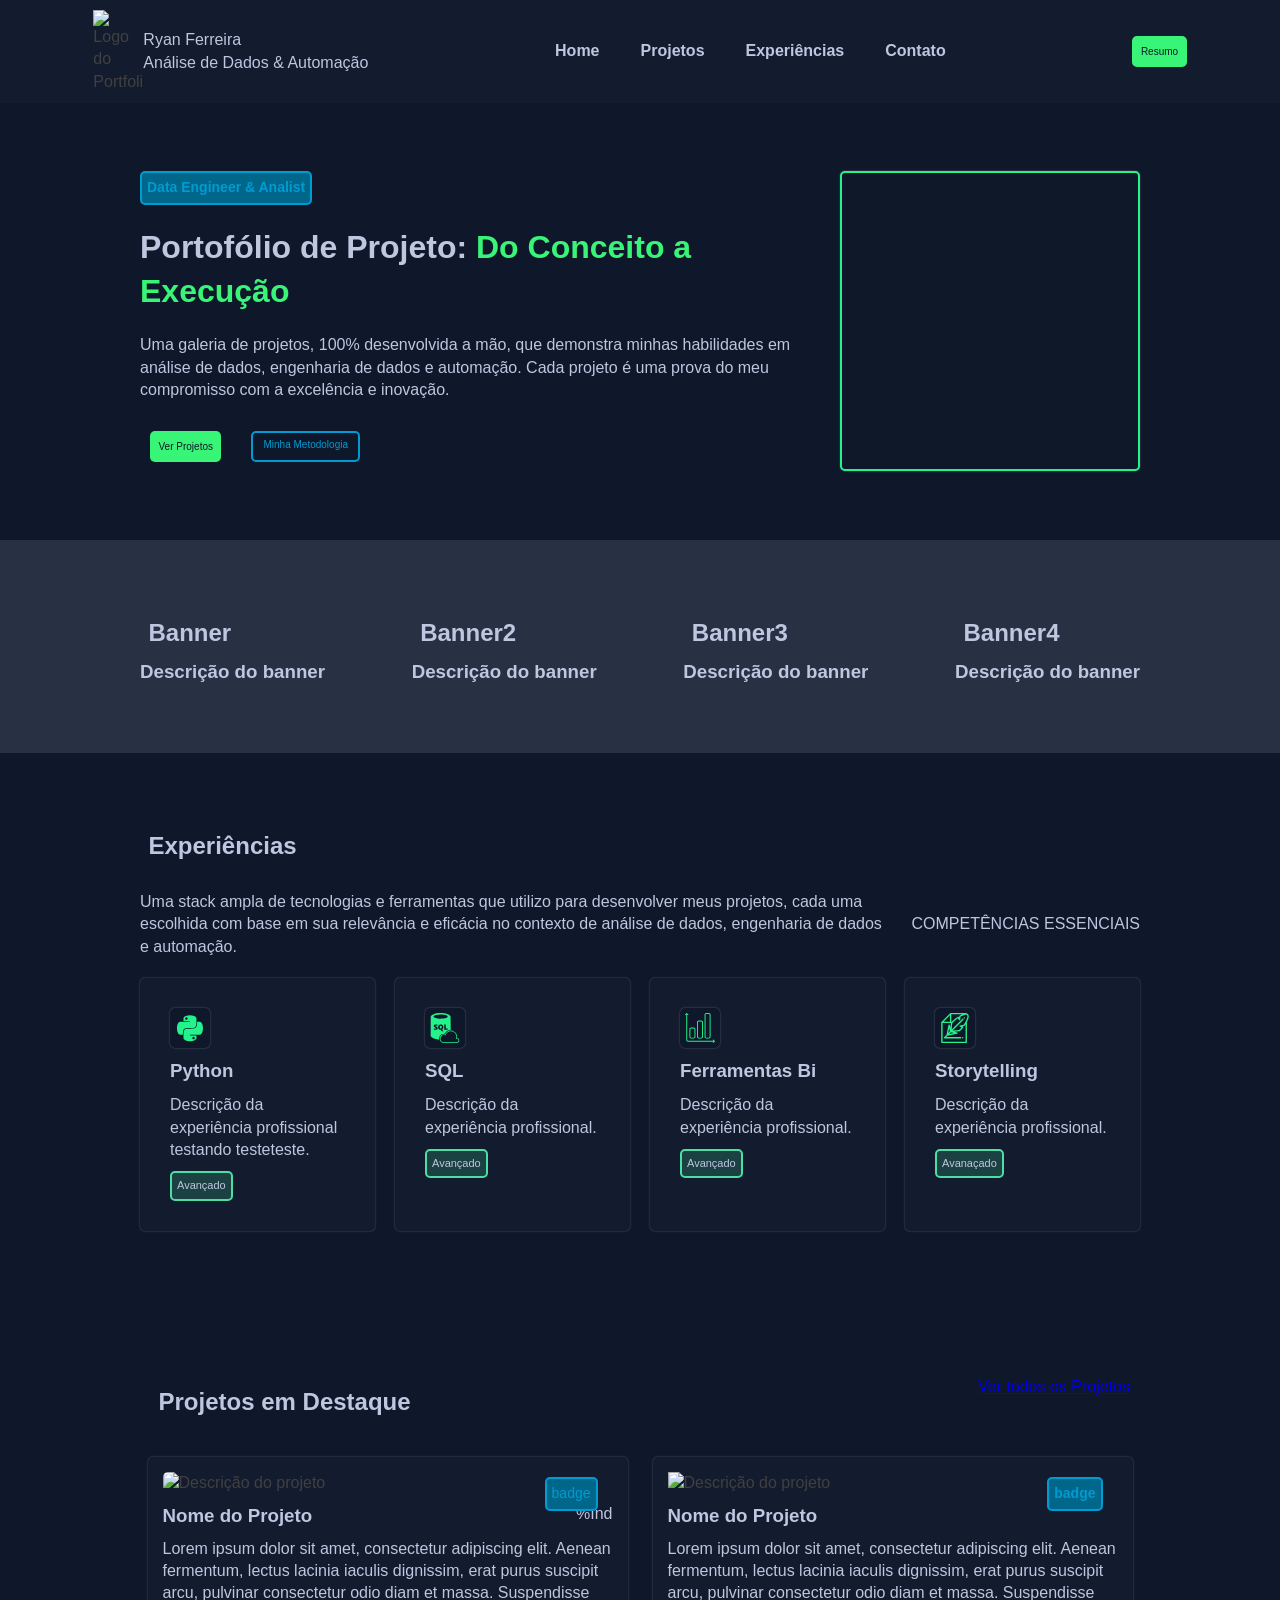
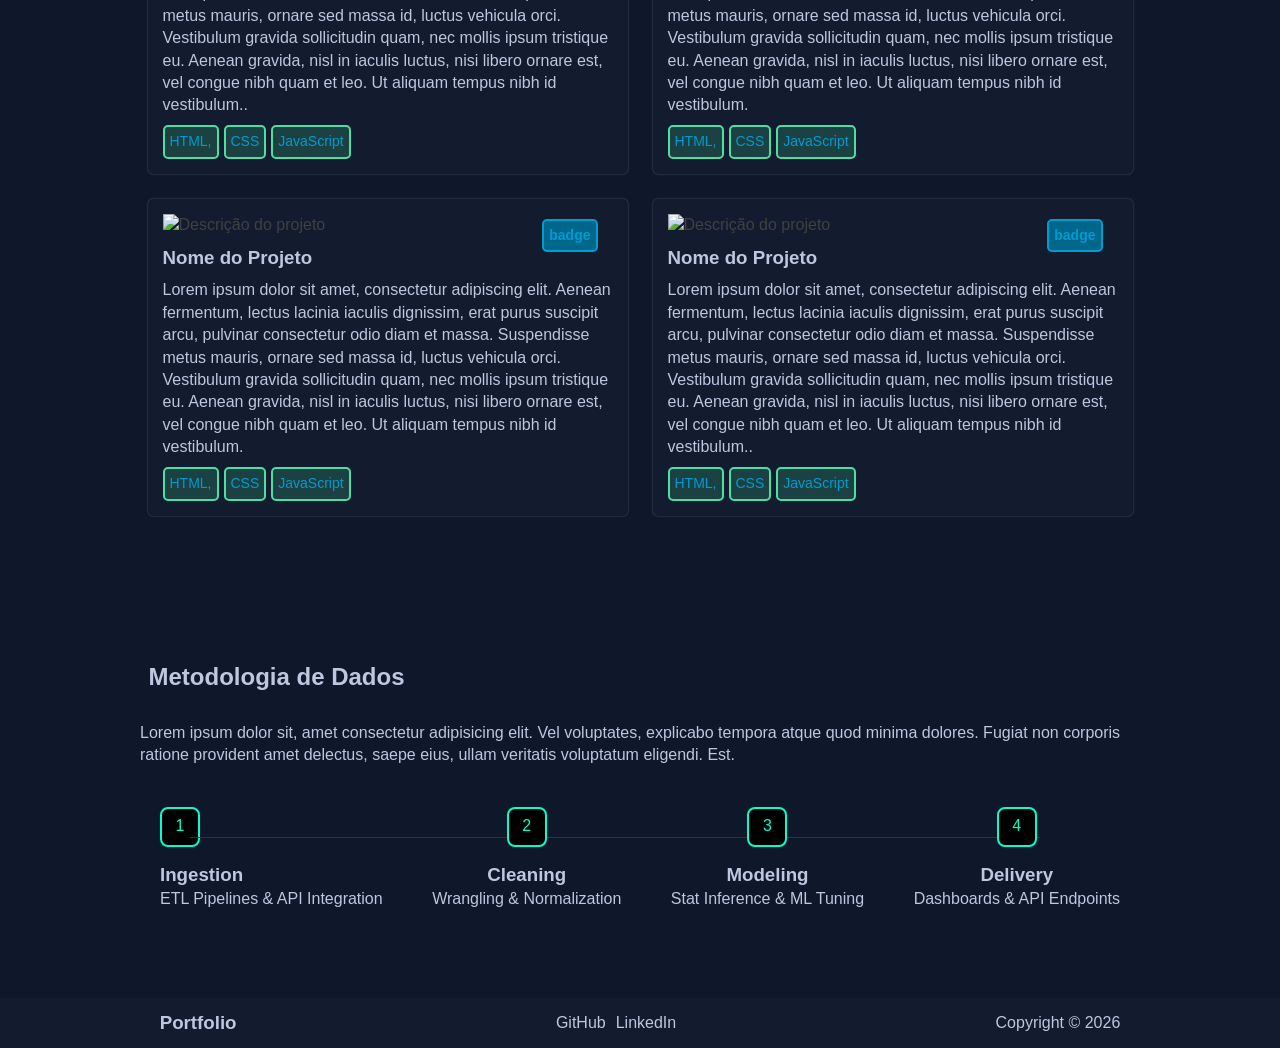
==== home.html @ 015116ef "feat: versão inicial do portfólio" ====
<!doctype html>
<html lang="en">
  <head>
    <meta charset="UTF-8" />
    <meta name="viewport" content="width=device-width, initial-scale=1.0" />
    <title>Document</title>
    <link rel="stylesheet" href="style.css" />
  </head>
  <body>
    <!-- cabecalho -->
    <header>
      <nav class="cabecalho">
        <div class="container-logo">
          <img
            src="https://www.svgrepo.com/show/331761/sql-database-sql-azure.svg"
            width="50rem"
            alt="Logo do Portfolio"
          />
          <div class="container-logo-texto">
            <span>Ryan Ferreira</span>
            <span>Análise de Dados & Automação </span>
          </div>
        </div>

        <ul>
          <li><a href="#">Home</a></li>
          <li><a href="#projetos">Projetos</a></li>
          <li><a href="#experiencias">Experiências</a></li>
          <li><a href="#">Contato</a></li>
        </ul>
        <div class="botao botao-header">
          <a href="#">Resumo</a>
        </div>
      </nav>
    </header>

    <main>
      <!-- sessão hero -->
      <section class="secao secao-hero">
        <div class="container container-hero">
          <div class="box-hero">
            <h2 class="badge">Data Engineer & Analist</h2>
            <h1>
              Portofólio de Projeto:
              <span class="realce-h1">Do Conceito a Execução</span>
            </h1>
            <p>
              Uma galeria de projetos, 100% desenvolvida a mão, que demonstra
              minhas habilidades em análise de dados, engenharia de dados e
              automação. Cada projeto é uma prova do meu compromisso com a
              excelência e inovação.
            </p>
            <div class="box-botoes">
              <div class="botao"><a href="#projetos">Ver Projetos</a></div>
              <div class="botao metodologia">
                <a href="#metodologia">Minha Metodologia</a>
              </div>
            </div>
          </div>
          <div class="efeito-hero"></div>
        </div>
      </section>

      <!-- sessão banner -->

      <section class="secao secao-banner">
        <div class="container container-banner">
          <div>
            <h2>Banner</h2>
            <h3>Descrição do banner</h3>
          </div>
          <div>
            <h2>Banner2</h2>
            <h3>Descrição do banner</h3>
          </div>
          <div>
            <h2>Banner3</h2>
            <h3>Descrição do banner</h3>
          </div>
          <div>
            <h2>Banner4</h2>
            <h3>Descrição do banner</h3>
          </div>
        </div>
      </section>

      <!-- sessão experiências -->

      <section id="experiencias" class="secao secao-experiencias">
        <div class="container container-blocos-xp">
          <h2>Experiências</h2>
          <div class="bloco-xp-descricao">
            <p>
              Uma stack ampla de tecnologias e ferramentas que utilizo para
              desenvolver meus projetos, cada uma escolhida com base em sua
              relevância e eficácia no contexto de análise de dados, engenharia
              de dados e automação.
            </p>
            <div class="remove-quebra">
              <p>Competências Essenciais</p>
            </div>
          </div>
          <div class="bloco-box-xp">
            <div class="caixa-xp">
              <div class="caixa-xp-logo">
                <svg viewBox="0 0 22 22" xmlns="http://www.w3.org/2000/svg">
                  <path
                    d="M10.986 1.693c-2.642 0-4.769 1.064-4.769 2.385v1.88l4.775.019-.02.485h-7.14c-1.32 0-2.383 2.127-2.383 4.77C1.449 13.872 2.512 16 3.833 16H5.74c0-1.202.074-2.112.25-2.815.176-.703.462-1.207.883-1.544.842-.674 2.086-.648 3.875-.648 2.026 0 3.295-.027 4-.55.353-.26.599-.648.765-1.284.166-.637.242-1.514.242-2.697h.477c0 1.203-.074 2.113-.258 2.817-.184.705-.49 1.213-.941 1.547-.905.67-2.259.644-4.285.644-1.789 0-2.929.025-3.577.543-.324.26-.56.65-.719 1.288-.16.638-.235 1.517-.235 2.699v2.384c0 1.321 2.127 2.385 4.77 2.385 2.641 0 4.768-1.064 4.768-2.385v-1.899L11 16.486V16h7.14c1.32 0 2.384-2.127 2.384-4.769 0-2.642-1.064-4.769-2.385-4.769h-2.384V4.078c0-1.321-2.127-2.384-4.769-2.384zm-2.63 1.503h.007a.882.882 0 1 1-.006 0zm5.247 14.306h.006a.882.882 0 1 1-.006 0z"
                  />
                </svg>
              </div>
              <h3>Python</h3>
              <p>Descrição da experiência profissional testando testeteste.</p>
              <div class="tags tag-xp">Avançado</div>
            </div>
            <div class="caixa-xp">
              <div class="caixa-xp-logo">
                <svg viewBox="-1.61 0 70 70" xmlns="http://www.w3.org/2000/svg">
                  <path
                    d="m -68.256041,544.14439 c -3.2225,-0.64097 -6.0047,-2.84478 -7.3573,-5.82793 -0.595,-1.31236 -0.8482,-2.55217 -0.8438,-4.13316 0.012,-4.5438 2.8692,-8.33798 7.3079,-9.70579 0.8177,-0.25196 1.3573,-0.31847 2.611,-0.32182 0.8692,-0.002 1.8277,0.0437 2.1301,0.10227 l 0.5497,0.10649 0.6765,-1.31365 c 1.3815,-2.68242 3.5345,-4.78981 6.3178,-6.18379 2.2961,-1.15 3.739,-1.48443 6.4043,-1.48443 1.8668,0 2.2999,0.045 3.5043,0.36412 5.2011,1.37813 9.255,5.45998 10.5309,10.60353 0.3195,1.2879 0.4789,4.17568 0.293,5.30849 l -0.1269,0.77355 0.7284,0.163 c 1.8256,0.40854 3.4011,1.68396 4.2066,3.40532 0.7966,1.70226 0.6508,3.90495 -0.3651,5.51414 -0.5185,0.82136 -1.535,1.73424 -2.3832,2.14031 -0.4348,0.20813 -0.8979,0.43475 -1.0292,0.50361 -0.2947,0.15465 -32.3751,0.14085 -33.155,-0.0143 z m 33.351,-1.89876 c 0.9026,-0.44879 1.7953,-1.45217 2.1662,-2.43497 0.7697,-2.03891 -0.2571,-4.40792 -2.3055,-5.31934 -0.5173,-0.23017 -0.9037,-0.28342 -1.9824,-0.27321 -0.737,0.007 -1.3399,-0.0395 -1.3399,-0.10328 0,-0.0638 0.1369,-0.66194 0.3042,-1.32926 0.428,-1.70717 0.4237,-4.42927 -0.01,-6.09178 -0.9556,-3.66584 -3.4332,-6.72357 -6.8221,-8.4192 -1.4892,-0.74512 -2.9056,-1.08594 -4.841,-1.16493 -2.8639,-0.11687 -4.8633,0.33445 -7.0666,1.59507 -2.5693,1.47003 -4.784,4.13385 -5.6425,6.78661 -0.1651,0.51018 -0.3653,0.9268 -0.4449,0.92583 -0.08,-9.6e-4 -0.5467,-0.13408 -1.038,-0.29579 -1.3668,-0.44991 -3.6978,-0.42255 -5.0619,0.0594 -1.3731,0.48513 -2.3616,1.10694 -3.3908,2.13292 -1.5427,1.53788 -2.3996,3.63391 -2.3996,5.86959 0,3.32007 1.8288,6.23059 4.8041,7.64574 1.71,0.81331 1.1183,0.78892 18.4849,0.76186 l 15.941,-0.0248 0.6444,-0.32043 z m -45.9938,-6.42576 c -5.7671,-0.78155 -10.2061,-2.22963 -13.4896,-4.40056 -1.3548,-0.89576 -2.2902,-1.89766 -2.8176,-3.01787 l -0.3929,-0.83466 0.036,-22.59585 0.036,-22.59585 0.3281,-0.61562 c 0.8294,-1.55619 2.4465,-2.88407 5.0211,-4.12288 3.2554,-1.56646 7.0095,-2.54578 12.2408,-3.19328 2.1543,-0.26664 9.47,-0.21948 11.6809,0.0753 8.1415,1.08546 14.4594,3.74551 16.4734,6.93577 0.7936,1.25717 0.7731,0.80148 0.7731,17.22791 l 0,15.08135 -0.4466,0.0692 c -0.2456,0.038 -0.8021,0.10712 -1.2366,0.15352 -4.4834,0.47873 -9.1329,3.57818 -11.5162,7.67699 l -0.488,0.8391 -1.9169,0.0905 c -2.265,0.10697 -3.4191,0.39711 -5.1411,1.29243 -2.9567,1.53725 -5.0699,4.20232 -5.9316,7.48077 -0.238,0.90554 -0.3084,1.56192 -0.3132,2.92023 l -0.01,1.75213 -0.7594,-0.0162 c -0.4176,-0.009 -1.3777,-0.1 -2.1335,-0.20243 z m 11.7239,-20.8271 c -1.0818,-0.91805 -2.0174,-1.7137 -2.0791,-1.7681 -0.062,-0.0544 0.1631,-0.2602 0.4994,-0.45733 0.7458,-0.43708 1.7061,-1.48313 2.1139,-2.30274 0.9965,-2.00287 0.9743,-4.49403 -0.058,-6.47634 -1.135,-2.1802 -3.5103,-3.3239 -6.2014,-2.986 -1.4735,0.18503 -2.3966,0.59832 -3.3701,1.50899 -1.5366,1.4374 -2.0688,2.84774 -1.988,5.26837 0.046,1.37622 0.095,1.62372 0.4886,2.45901 0.8471,1.79787 2.6182,3.14163 4.4225,3.35531 0.6788,0.0804 0.7377,0.1249 2.0865,1.57538 l 1.3881,1.49264 2.3321,0 2.3322,0 -1.9669,-1.66919 z m -5.885,-4.6866 c -0.9451,-0.47951 -1.304,-1.30103 -1.304,-2.98527 0,-1.09589 0.053,-1.41584 0.3224,-1.96387 0.4309,-0.875 1.29,-1.40105 2.1328,-1.30604 0.829,0.0934 1.2599,0.42875 1.6984,1.32149 0.3327,0.67762 0.3808,0.93439 0.3769,2.01347 0,1.33108 -0.2403,2.01354 -0.9098,2.63622 -0.6994,0.65058 -1.42,0.73892 -2.3167,0.284 z m -9.5093,3.18974 c 2.485,-0.57319 3.8348,-2.65434 3.1192,-4.80889 -0.3603,-1.0849 -1.1219,-1.76252 -2.9819,-2.65327 -0.859,-0.41138 -1.6272,-0.83198 -1.7071,-0.93468 -0.3128,-0.40184 -0.3121,-0.66784 0,-1.03351 0.484,-0.56269 1.5858,-0.5896 3.0776,-0.0752 l 1.138,0.39245 -0.039,-1.51877 -0.039,-1.51878 -0.7558,-0.17965 c -1.143,-0.2717 -3.6136,-0.2584 -4.5856,0.0247 -1.949,0.56765 -2.976,1.84152 -2.9696,3.68323 0.01,1.89537 0.8605,2.79385 3.8676,4.06981 1.2722,0.53982 1.4179,1.54865 0.2807,1.94362 -0.5263,0.18278 -0.6761,0.17922 -1.5089,-0.0358 -0.5086,-0.13132 -1.2802,-0.42314 -1.7148,-0.64849 l -0.7902,-0.40974 0,1.64418 0,1.64418 0.7902,0.21996 c 0.4346,0.12098 0.852,0.2415 0.9276,0.26783 0.3141,0.10941 3.3435,0.0524 3.8879,-0.0732 z m 26.5512,-1.4376 0,-1.44294 -2.1988,0 -2.1987,0 0,-4.74107 0,-4.74107 -1.7865,0 -1.7865,0 0,6.18401 0,6.184 3.9853,0 3.9852,0 0,-1.44293 z m -10.5815,-24.74151 c 3.5835,-0.41532 6.5241,-1.16648 8.3827,-2.14132 1.2211,-0.64044 1.5139,-0.87116 1.9833,-1.56285 1.4515,-2.13894 -1.7987,-4.28958 -8.0986,-5.35876 -5.9187,-1.0045 -13.7186,-0.77727 -18.7108,0.54509 -10.3005,2.7285 -6.2399,7.74058 7.0717,8.7287 2.1847,0.16217 7.109,0.0514 9.3717,-0.21086 z"
                    transform="translate(97.599 -474.268)"
                  />
                </svg>
              </div>
              <h3>SQL</h3>
              <p>Descrição da experiência profissional.</p>
              <div class="tags tag-xp">Avançado</div>
            </div>
            <div class="caixa-xp">
              <div class="caixa-xp-logo">
                <svg
                  viewBox="0 0 512 512"
                  xmlns="http://www.w3.org/2000/svg"
                  fill="#000000"
                >
                  <path
                    d="M363.789,436.548h43.116c16.344,0,29.642-13.297,29.642-29.642V29.642C436.547,13.298,423.249,0,406.905,0h-43.116 c-16.344,0-29.642,13.298-29.642,29.642v377.263C334.147,423.251,347.445,436.548,363.789,436.548z M350.316,29.642 c0-7.43,6.044-13.474,13.474-13.474h43.116c7.43,0,13.474,6.044,13.474,13.474v377.263c0,7.43-6.044,13.474-13.474,13.474 h-43.116c-7.43,0-13.474-6.044-13.474-13.474V29.642z"
                  />
                  <path
                    d="M234.442,436.548h43.116c16.344,0,29.642-13.297,29.642-29.642V158.99c0-16.345-13.298-29.642-29.642-29.642h-43.116 c-16.344,0-29.642,13.297-29.642,29.642v247.916C204.8,423.251,218.098,436.548,234.442,436.548z M220.968,158.99 c0-7.43,6.044-13.474,13.474-13.474h43.116c7.43,0,13.474,6.044,13.474,13.474v247.916c0,7.43-6.044,13.474-13.474,13.474 h-43.116c-7.43,0-13.474-6.044-13.474-13.474V158.99z"
                  />
                  <path
                    d="M509.633,476.642l-21.558-21.558c-3.157-3.157-8.275-3.157-11.433,0c-3.157,3.156-3.157,8.275,0,11.432l7.758,7.758H51.2 c-7.43,0-13.474-6.044-13.474-13.474V27.602l7.758,7.758c3.157,3.157,8.275,3.157,11.433,0c3.157-3.156,3.157-8.275,0-11.432 L35.359,2.369c-3.157-3.157-8.275-3.157-11.433,0L2.368,23.927c-3.157,3.156-3.157,8.275,0,11.432 c3.157,3.157,8.275,3.157,11.433,0l7.757-7.758V460.8c0,16.345,13.298,29.642,29.642,29.642h433.198l-7.758,7.758 c-3.157,3.156-3.157,8.275,0,11.432c1.579,1.579,3.649,2.368,5.717,2.368c2.068,0,4.138-0.79,5.717-2.368l21.558-21.558 C512.79,484.918,512.79,479.799,509.633,476.642z"
                  />
                  <path
                    d="M105.094,436.548h43.116c16.344,0,29.642-13.297,29.642-29.642V277.558c0-16.345-13.298-29.642-29.642-29.642h-43.116 c-16.344,0-29.642,13.298-29.642,29.642v129.347C75.452,423.251,88.75,436.548,105.094,436.548z M91.621,277.558 c0-7.43,6.044-13.474,13.474-13.474h43.116c7.43,0,13.474,6.044,13.474,13.474v129.347c0,7.43-6.044,13.474-13.474,13.474 h-43.116c-7.43,0-13.474-6.044-13.474-13.474V277.558z"
                  />
                </svg>
              </div>
              <h3>Ferramentas Bi</h3>
              <div>
                <p class="teste">Descrição da experiência profissional.</p>
              </div>
              <div class="tags tag-xp">Avançado</div>
            </div>
            <div class="caixa-xp">
              <div class="caixa-xp-logo">
                <svg
                  viewBox="0 0 512.001 512.001"
                  xmlns="http://www.w3.org/2000/svg"
                >
                  <path
                    d="M478.504,20.684c-5.346-5.346-11.841-8.831-19.135-10.832C458.508,4.272,453.699,0,447.883,0H181.161 c-0.131,0-0.259,0.015-0.39,0.02c-0.134,0.005-0.268,0.012-0.401,0.021c-0.489,0.033-0.972,0.087-1.442,0.179 c-0.015,0.003-0.03,0.003-0.045,0.007c-0.514,0.102-1.012,0.246-1.5,0.413c-0.091,0.031-0.18,0.065-0.27,0.099 c-0.458,0.17-0.905,0.363-1.333,0.586c-0.03,0.016-0.062,0.028-0.092,0.044c-0.452,0.241-0.881,0.518-1.294,0.815 c-0.095,0.069-0.19,0.14-0.284,0.212c-0.405,0.31-0.797,0.637-1.158,0.996c-0.006,0.006-0.013,0.01-0.019,0.016L23.988,152.354 c-0.006,0.006-0.012,0.014-0.017,0.02c-0.357,0.36-0.683,0.749-0.991,1.152c-0.074,0.097-0.148,0.193-0.219,0.292 c-0.294,0.411-0.568,0.837-0.808,1.285c-0.021,0.038-0.036,0.078-0.056,0.116c-0.219,0.419-0.406,0.855-0.573,1.302 c-0.036,0.098-0.073,0.195-0.108,0.294c-0.165,0.482-0.307,0.973-0.408,1.48c-0.006,0.029-0.008,0.059-0.014,0.09 c-0.087,0.455-0.141,0.92-0.173,1.393c-0.01,0.143-0.017,0.285-0.022,0.428c-0.003,0.126-0.019,0.249-0.019,0.377v339.782 c0,6.427,5.21,11.636,11.636,11.636h415.667c6.426,0,11.636-5.21,11.636-11.636V154.198l12.657-25.363 c0.071-0.14,0.136-0.28,0.201-0.422C495.489,77.039,497.606,39.786,478.504,20.684z M192.798,23.273L192.798,23.273h186.034 c-10.864,4.56-21.462,9.73-31.319,14.947c-0.605,0.319-1.207,0.638-1.802,0.956c-0.782,0.418-1.562,0.836-2.333,1.253 c-1.325,0.717-2.627,1.429-3.904,2.135c-0.265,0.147-0.528,0.293-0.792,0.44c-1.601,0.889-3.166,1.769-4.681,2.632 c-3.224,1.837-5.379,5.104-5.801,8.791l-2.732,23.936l-5.968-10.004c-1.626-2.725-4.294-4.669-7.388-5.38 c-3.094-0.711-6.343-0.128-8.995,1.616c-35.598,23.388-70.836,51.903-99.223,80.29c-1.672,1.672-3.329,3.361-4.977,5.055 c-0.448,0.461-0.894,0.922-1.341,1.385c-1.424,1.476-2.836,2.954-4.233,4.439c-0.179,0.191-0.364,0.379-0.543,0.57V23.273z M237.102,342.253l-79.886,16.173l28.71-28.709L237.102,342.253z M140.76,341.971l16.173-79.886l12.536,51.176L140.76,341.971z M169.525,39.729v109.217H60.308L169.525,39.729z M436.249,488.727h-0.002H43.852V172.218h137.309 c0.388,0,0.769-0.021,1.147-0.058c0.126-0.013,0.248-0.036,0.374-0.052c0.249-0.033,0.499-0.065,0.742-0.114 c0.145-0.029,0.287-0.068,0.431-0.102c0.218-0.051,0.435-0.102,0.648-0.166c0.149-0.044,0.294-0.098,0.442-0.149 c0.143-0.049,0.291-0.091,0.431-0.145l-6.591,82.043l-11.628-47.469c-1.296-5.291-6.116-8.962-11.537-8.866 c-5.447,0.111-10.089,3.985-11.17,9.325l-32.955,162.774c-0.149,0.734-0.202,1.472-0.209,2.207l-41.766,41.766 c-2.292,2.292-3.425,5.303-3.404,8.307c0,0.027-0.003,0.051-0.003,0.078c0,6.427,5.21,11.636,11.636,11.636h275.916 c6.426,0,11.636-5.21,11.636-11.636c0-6.427-5.211-11.636-11.636-11.636h-247.98l22.04-22.039c0.74-0.006,1.485-0.078,2.226-0.227 l162.773-32.955c5.34-1.081,9.215-5.723,9.325-11.17s-3.574-10.241-8.866-11.537l-47.468-11.628l85.786-6.892 c2.58-0.207,5.018-1.268,6.926-3.016c1.331-1.218,2.664-2.453,3.995-3.699c3.992-3.739,7.973-7.592,11.881-11.498 c8.844-8.844,17.654-18.285,26.334-28.217c5.208-5.959,10.37-12.095,15.466-18.385c2.325-2.871,3.149-6.673,2.22-10.249 s-3.498-6.497-6.926-7.874l-8.012-3.217l30.945-7.112c2.083-0.479,3.98-1.519,5.495-2.988c0.505-0.49,0.967-1.027,1.38-1.608 c1.586-2.23,3.145-4.46,4.691-6.69c0.43-0.621,0.855-1.242,1.282-1.863c1.164-1.693,2.316-3.384,3.455-5.076 c0.413-0.614,0.83-1.229,1.24-1.842c1.478-2.212,2.943-4.422,4.378-6.629V488.727z M451.248,118.654l-13.652,27.357 c-0.186,0.342-0.384,0.687-0.571,1.03c-0.987,1.797-1.981,3.597-3.002,5.403c-0.513,0.906-1.047,1.819-1.57,2.728 c-0.72,1.254-1.43,2.507-2.168,3.764c-0.769,1.313-1.564,2.632-2.351,3.949c-0.516,0.862-1.017,1.722-1.541,2.587 c-0.927,1.533-1.882,3.071-2.832,4.608c-0.406,0.656-0.799,1.309-1.209,1.967c-1.091,1.747-2.207,3.499-3.329,5.25 c-0.287,0.45-0.565,0.898-0.855,1.349c-1.073,1.666-2.171,3.336-3.27,5.006c-0.356,0.541-0.702,1.081-1.06,1.623 c-1.091,1.648-2.209,3.297-3.326,4.947c-0.382,0.564-0.752,1.126-1.137,1.691c-1.509,2.214-3.042,4.43-4.595,6.646l-62.77,14.428 c-4.956,1.139-8.598,5.364-8.994,10.434c-0.396,5.069,2.546,9.809,7.265,11.705l27.62,11.093 c-9.88,11.586-19.952,22.519-30.058,32.624c-4.016,4.017-8.114,7.972-12.217,11.795l-109.407,8.789L400.414,115.23 c4.544-4.544,4.544-11.912,0-16.456c-4.545-4.544-11.911-4.544-16.457,0L199.763,282.967l8.789-109.406 c1.505-1.616,3.044-3.227,4.586-4.835c2.375-2.479,4.774-4.947,7.209-7.382c24.619-24.619,54.632-49.36,85.453-70.516 l17.327,29.042c2.078,3.483,5.772,5.574,9.704,5.672c0.906,0.022,1.826-0.061,2.74-0.258c4.879-1.051,8.546-5.097,9.111-10.056 l5.964-52.246c0.095-0.052,0.19-0.104,0.285-0.156c1.388-0.767,2.767-1.517,4.14-2.259c0.528-0.285,1.054-0.565,1.581-0.847 c0.967-0.517,1.929-1.025,2.888-1.528c0.574-0.301,1.149-0.603,1.72-0.9c1.043-0.541,2.077-1.069,3.11-1.594 c0.905-0.46,1.806-0.912,2.703-1.359c0.784-0.391,1.567-0.781,2.346-1.162c0.808-0.396,1.61-0.783,2.411-1.169 c0.512-0.247,1.023-0.491,1.532-0.733c0.913-0.434,1.827-0.868,2.732-1.289c0.09-0.042,0.178-0.081,0.268-0.123 c29.148-13.538,53.96-20.215,70.476-18.68c0.412,0.038,0.823,0.054,1.232,0.049c6.021,0.756,10.764,2.7,13.976,5.914 C473.2,48.292,469.162,78.756,451.248,118.654z"
                  />
                  <path
                    d="M427.694,80.617c-0.148-0.733-0.369-1.466-0.66-2.176c-0.291-0.698-0.653-1.373-1.071-2.001 c-0.419-0.64-0.908-1.233-1.443-1.769c-0.535-0.535-1.13-1.024-1.77-1.455c-0.628-0.419-1.303-0.78-2.012-1.071 c-0.699-0.291-1.431-0.512-2.176-0.663c-3.782-0.756-7.796,0.489-10.497,3.188c-2.175,2.164-3.409,5.155-3.409,8.227 c0,0.756,0.071,1.524,0.221,2.269c0.15,0.745,0.371,1.478,0.662,2.176c0.291,0.71,0.653,1.385,1.071,2.013 c0.431,0.64,0.919,1.233,1.455,1.769c2.164,2.164,5.156,3.409,8.227,3.409c0.756,0,1.526-0.081,2.269-0.233 c0.745-0.14,1.478-0.372,2.176-0.663c0.709-0.291,1.384-0.652,2.012-1.07c0.64-0.419,1.235-0.908,1.77-1.443 c0.535-0.535,1.024-1.129,1.443-1.769c0.418-0.628,0.78-1.303,1.071-2.013c0.291-0.698,0.511-1.431,0.662-2.176 c0.151-0.745,0.233-1.513,0.233-2.269S427.845,81.373,427.694,80.617z"
                  />
                  <path
                    d="M399.165,419.328c-0.151-0.745-0.372-1.478-0.663-2.188c-0.291-0.698-0.652-1.373-1.071-2.001 c-0.419-0.64-0.908-1.233-1.443-1.769c-0.535-0.535-1.139-1.024-1.769-1.443c-0.64-0.419-1.315-0.78-2.013-1.071 c-0.698-0.291-1.43-0.524-2.176-0.663c-1.501-0.303-3.048-0.303-4.549,0c-0.746,0.14-1.479,0.372-2.176,0.663 c-0.699,0.291-1.374,0.652-2.013,1.071c-0.628,0.419-1.233,0.908-1.769,1.443c-0.535,0.535-1.024,1.129-1.443,1.769 c-0.419,0.628-0.78,1.303-1.071,2.001c-0.291,0.71-0.512,1.443-0.663,2.188c-0.151,0.745-0.233,1.513-0.233,2.269 s0.081,1.524,0.233,2.269c0.151,0.745,0.372,1.478,0.663,2.176c0.291,0.71,0.652,1.385,1.071,2.013 c0.419,0.64,0.908,1.233,1.443,1.769s1.139,1.024,1.769,1.443c0.64,0.419,1.315,0.78,2.013,1.071 c0.698,0.291,1.43,0.524,2.176,0.675c0.755,0.151,1.513,0.221,2.281,0.221c0.755,0,1.524-0.07,2.268-0.221 c0.746-0.151,1.479-0.384,2.176-0.675c0.699-0.291,1.374-0.652,2.013-1.071c0.628-0.419,1.233-0.908,1.769-1.443 s1.024-1.129,1.443-1.769c0.419-0.628,0.78-1.303,1.071-2.013c0.291-0.698,0.512-1.431,0.663-2.176 c0.151-0.745,0.233-1.513,0.233-2.269C399.398,420.841,399.316,420.073,399.165,419.328z"
                  />
                </svg>
              </div>
              <h3>Storytelling</h3>
              <p>Descrição da experiência profissional.</p>
              <div class="tags tag-xp">Avanaçado</div>
            </div>
          </div>
        </div>
      </section>

      <!-- sessão projetos em destaque: -->

      <section id="projetos" class="secao secao-projetos">
        <div class="container container-projetos">
          <div class="projetos-titulo">
            <h2>Projetos em Destaque</h2>
            <a href="caminho/para/projeto.html">Ver todos os Projetos</a>
          </div>
          <div class="blocos-box-projetos">
            <div class="box-projetos">
              <div class="badge badge-projetos">badge</div>
              <div>
                <img
                  class="projeto-img"
                  src="https://picsum.photos/500/500"
                  alt="Descrição do projeto"
                />
              </div>
              <div class="subtitulo-projeto">
                <h3>Nome do Projeto</h3>
                <p>%Ind</p>
              </div>
              <p>
                Lorem ipsum dolor sit amet, consectetur adipiscing elit. Aenean
                fermentum, lectus lacinia iaculis dignissim, erat purus suscipit
                arcu, pulvinar consectetur odio diam et massa. Suspendisse metus
                mauris, ornare sed massa id, luctus vehicula orci. Vestibulum
                gravida sollicitudin quam, nec mollis ipsum tristique eu. Aenean
                gravida, nisl in iaculis luctus, nisi libero ornare est, vel
                congue nibh quam et leo. Ut aliquam tempus nibh id vestibulum..
              </p>
              <div class="agrupa-tags">
                <div class="tags">HTML,</div>
                <div class="tags">CSS</div>
                <div class="tags">JavaScript</div>
              </div>
            </div>
            <div class="box-projetos">
              <h2 class="badge badge-projetos">badge</h2>
              <img
                src="https://picsum.photos/500/500"
                alt="Descrição do projeto"
              />
              <h3>Nome do Projeto</h3>
              <p>
                Lorem ipsum dolor sit amet, consectetur adipiscing elit. Aenean
                fermentum, lectus lacinia iaculis dignissim, erat purus suscipit
                arcu, pulvinar consectetur odio diam et massa. Suspendisse metus
                mauris, ornare sed massa id, luctus vehicula orci. Vestibulum
                gravida sollicitudin quam, nec mollis ipsum tristique eu. Aenean
                gravida, nisl in iaculis luctus, nisi libero ornare est, vel
                congue nibh quam et leo. Ut aliquam tempus nibh id vestibulum.
              </p>
              <div class="agrupa-tags">
                <div class="tags">HTML,</div>
                <div class="tags">CSS</div>
                <div class="tags">JavaScript</div>
              </div>
            </div>
            <div class="box-projetos">
              <h2 class="badge badge-projetos">badge</h2>
              <img
                src="https://picsum.photos/500/500"
                alt="Descrição do projeto"
              />
              <h3>Nome do Projeto</h3>
              <p>
                Lorem ipsum dolor sit amet, consectetur adipiscing elit. Aenean
                fermentum, lectus lacinia iaculis dignissim, erat purus suscipit
                arcu, pulvinar consectetur odio diam et massa. Suspendisse metus
                mauris, ornare sed massa id, luctus vehicula orci. Vestibulum
                gravida sollicitudin quam, nec mollis ipsum tristique eu. Aenean
                gravida, nisl in iaculis luctus, nisi libero ornare est, vel
                congue nibh quam et leo. Ut aliquam tempus nibh id vestibulum.
              </p>
              <div class="agrupa-tags">
                <div class="tags">HTML,</div>
                <div class="tags">CSS</div>
                <div class="tags">JavaScript</div>
              </div>
            </div>
            <div class="box-projetos">
              <h2 class="badge badge-projetos">badge</h2>
              <img
                src="https://picsum.photos/500/500"
                alt="Descrição do projeto"
              />
              <h3>Nome do Projeto</h3>
              <p>
                Lorem ipsum dolor sit amet, consectetur adipiscing elit. Aenean
                fermentum, lectus lacinia iaculis dignissim, erat purus suscipit
                arcu, pulvinar consectetur odio diam et massa. Suspendisse metus
                mauris, ornare sed massa id, luctus vehicula orci. Vestibulum
                gravida sollicitudin quam, nec mollis ipsum tristique eu. Aenean
                gravida, nisl in iaculis luctus, nisi libero ornare est, vel
                congue nibh quam et leo. Ut aliquam tempus nibh id vestibulum..
              </p>
              <div class="agrupa-tags">
                <div class="tags">HTML,</div>
                <div class="tags">CSS</div>
                <div class="tags">JavaScript</div>
              </div>
            </div>
          </div>
        </div>
      </section>

      <!-- sessão Metodologia -->

      <section id="metodologia" class="secao secao-metodologia">
        <div class="container container-metodologia">
          <div class="metodologia-titulo">
            <h2>Metodologia de Dados</h2>
            <p>
              Lorem ipsum dolor sit, amet consectetur adipisicing elit. Vel
              voluptates, explicabo tempora atque quod minima dolores. Fugiat
              non corporis ratione provident amet delectus, saepe eius, ullam
              veritatis voluptatum eligendi. Est.
            </p>
          </div>
          <div class="metodologia-container">
            <div class="step">
              <div class="number">1</div>
              <h3>Ingestion</h3>
              <p>ETL Pipelines & API Integration</p>
            </div>

            <div class="passos">
              <div class="number">2</div>
              <h3>Cleaning</h3>
              <p>Wrangling & Normalization</p>
            </div>

            <div class="passos">
              <div class="number">3</div>
              <h3>Modeling</h3>
              <p>Stat Inference & ML Tuning</p>
            </div>

            <div class="passos">
              <div class="number">4</div>
              <h3>Delivery</h3>
              <p>Dashboards & API Endpoints</p>
            </div>
          </div>
        </div>
      </section>
      <!-- sessão rodapé -->
      <footer>
        <div class="rodape">
          <div>
            <h3>Portfolio</h3>
          </div>
          <div class="redes-sociais">
            <a target="_blank" href="https://github.com/RFAnoni">GitHub</a>
            <a
              target="_blank"
              href="https://www.linkedin.com/in/ryan-victor-ferreira/"
              >LinkedIn</a
            >
          </div>

          <div>
            <p class="testes-img">Copyright &copy; 2026</p>
          </div>
        </div>
      </footer>
    </main>
  </body>
</html>
---- style.css ----
* {
  margin: 0;
  padding: 0;
  box-sizing: border-box;
}

html {
  font-size: 62.5%;
}

body {
  font-family: "Inter", sans-serif;
  color: #404040;
  line-height: 1.4;
  font-size: 1.6rem;
  background-color: #0f172a;
}

.cabecalho {
  background-color: #131b2e;
  display: flex;
  flex-flow: row;
  justify-content: space-around;
  align-items: center;
}

.container-logo {
  display: flex;
  flex-flow: row;
  justify-content: space-between;
  align-items: center;
  padding: 1rem;
}

.container-logo-texto {
  display: flex;
  flex-flow: column;
  justify-content: space-between;
  align-items: flex-start;
  color: #bec6e0;
}

header {
  position: sticky;
  top: 0;
  z-index: 99999;
}
nav ul {
  display: flex;
  flex-flow: row;
  justify-content: space-around;
  gap: 2.1rem;
  align-items: center;
}

nav ul li {
  list-style: none;
  padding: 1rem;
}

.botao {
  background-color: #38f577;
  align-items: center;
  padding: 0.85rem;
  border-radius: 0.5rem;
  display: inline-block;
  margin: 1rem;
  font-size: x-small;
  cursor: pointer;
}

ul li a {
  text-decoration: none;
  color: #bec6e0;
  font-weight: bold;
  font-size: 1.6rem;
}

ul li a:hover {
  color: #38f577;
  text-decoration: underline;
  transform: scale(1.1);
}

ul li a:visited {
  color: #38f577;
  text-decoration: underline;
  transform: scale(1.1);
}

.container {
  max-width: 100rem;
  margin: 0 auto;
}

/* cabecalho */

.badge {
  background-color: #00668a;
  border: 2px solid #009bd1;
  display: inline-block;
  color: #009bd1;
  border-radius: 0.5rem;
  padding: 0.5rem;
  font-size: 1.4rem;
}

.tags {
  background-color: #21504ab9;
  border: 2px solid #4edea3;
  display: inline-block;
  color: #009bd1;
  border-radius: 0.5rem;
  padding: 0.5rem;
  font-size: 1.4rem;
  background-blend-mode: multiply;
}

h1 {
  color: #bec6e0;
  font-size: 3.2rem;
}

h2 {
  color: #bec6e0;
  font-size: 2.4rem;
  padding: 0.85rem;
}

h3 {
  color: #bec6e0;
}
.realce-h1 {
  color: #38f577;
}

p {
  color: #bec6e0;
}

.secao {
  padding: 6.78rem;
  /* max-width: 100rem; */
}
/* sessao hero */

.container-hero {
  display: flex;
  flex-flow: row;
  align-items: flex-start;
  gap: 2rem;
}

.box-hero {
  display: flex;
  flex-flow: column;
  gap: 2rem;
  align-items: flex-start;
  flex: 1;
}

.efeito-hero {
  content: "";
  width: 30rem;
  height: 30rem;
  background-color: #0f1829;
  border-radius: 0.5rem;
  border: 2px solid #22f38b;
  box-shadow: 0px 0px 2px rgb(169 168 168 / 50%);
}

.box-botoes {
  display: flex;
  flex-flow: row;
  gap: 1rem;
}
.metodologia {
  background-color: #0f172a;
  border: 2px solid #009bd1;
  border-radius: 0.5rem;
  padding: 0.5rem;
  color: #009bd1;
}

.botao a {
  color: #0f172a;
  text-decoration: none;
}

.metodologia a {
  border-radius: 0.5rem;
  padding: 0.5rem;
  color: #009bd1;
  text-decoration: none;
  cursor: pointer;
}
/* sessao banner */

.secao-banner {
  background-color: #283044;
}

.container-banner {
  display: flex;
  justify-content: space-between;
}

/* experiencias xp */

.container-blocos-xp {
  display: flex;
  flex-flow: column;
  gap: 2rem;
}
.caixa-xp {
  background-color: #131b2e;
  box-shadow: 0px 0px 2px rgb(169 168 168 / 50%);
  border-radius: 0.5rem;
  display: flex;
  flex-flow: column;
  align-items: flex-start;
  gap: 1rem;
  padding: 3rem;
  flex: 1; /* Faz o card crescer junto com os outros irmãos no layout */
}

.caixa-xp-logo {
  background-color: #0f172a;
  display: flex;
  align-items: center;
  justify-content: center;
  padding: 0.5rem;
  box-shadow: 0px 0px 2px rgb(169 168 168 / 50%);
  border-radius: 0.5rem;
}

.caixa-xp p {
  hyphens: auto;
  -webkit-hyphens: auto;
  word-break: normal;
}

.caixa-xp-logo svg {
  width: 3rem;
  background-color: #0f172a;
  fill: #22f38b;
  fill-opacity: 1;
  stroke-width: 0.476881;
}

.tag-xp {
  color: #bec6e0;
  font-size: 1.1rem;
  font-weight: semi-bold;
}

.bloco-box-xp {
  display: flex;
  gap: 2rem;
  flex-flow: row wrap; /* Permite quebrar linha em telas menores */
  justify-content: flex-start;
}

.blocos-xp {
  display: flex;
  flex-flow: column;
  justify-content: space-between;
  gap: 2rem;
}

.bloco-xp-titulo {
  display: flex;
  flex-flow: column;
  justify-content: space-between;
  gap: 2rem;
}

.bloco-xp-descricao {
  display: flex;
  flex-flow: row;
  justify-content: space-between;
  gap: 2rem;
  align-items: center;
}
.remove-quebra {
  white-space: nowrap;
  text-transform: uppercase;
}

/* sessão projetos*/

.container-projetos {
  display: flex;
  flex-flow: column;
  gap: 2rem;
}

.projetos-titulo {
  display: flex;
  flex-flow: row;
  justify-content: space-between;
  gap: 2rem;
  padding: 1rem;
}

.agrupa-tags {
  display: flex;
  flex-flow: row;
  gap: 0.5rem;
}
.blocos-box-projetos {
  display: flex;
  flex-flow: row wrap;
  justify-content: center;
  gap: 2.5rem;
}

.box-projetos {
  background-color: #131b2e;
  box-shadow: 0px 0px 2px rgb(169 168 168 / 50%);
  padding: 1.5rem;
  border-radius: 0.5rem;
  display: flex;
  flex-flow: column;
  width: 48%;
  position: relative;
  gap: 0.85rem;
}

.secao-projetos {
  display: flex;
  flex-flow: column;
  gap: 2rem;
}

.projeto-img {
  width: 100%;
  height: auto;
  border-radius: 0.5rem;
}
.badge-projetos {
  position: absolute;
  top: 2rem;
  right: 3rem;
}

.subtitulo-projeto {
  display: flex;
  flex-flow: row;
  justify-content: space-between;
}

/* sessão workflow */
.metodologia-container {
  display: flex; /* Ativa o Flexbox */
  justify-content: space-between; /* Distribui os itens igualmente de ponta a ponta */
  align-items: center; /* Alinha todos verticalmente no centro */
  position: relative;
  padding: 2rem;
}

/* Opcional: Para fazer a linha fina conectando os passos atrás deles */
.metodologia-container::before {
  content: "";
  position: absolute;
  top: 35%; /* Ajuste para ficar exatamente atrás dos quadradinhos com números */
  left: 5%;
  right: 10%;
  height: 1px;
  background-color: #333; /* Cor da linha */
  z-index: 1; /* Garante que a linha fique atrás dos números */
}

.passos {
  display: flex;
  flex-direction: column; /* Faz o número, título e texto ficarem um embaixo do outro */
  align-items: center; /* Centraliza o texto de cada bloco */
  text-align: center;
  z-index: 2; /* Garante que o bloco fique acima da linha conectora */
}

/* Estilização básica dos quadradinhos com números */
.number {
  width: 4rem;
  height: 4rem;
  border: 0.2rem solid #00ffcc; /* Borda verde/azul fluorescente */
  border-radius: 0.8rem;
  display: flex;
  justify-content: center;
  align-items: center;
  background-color: #000;
  color: #00ffcc;
  margin-bottom: 15px;
}

.container-metodologia {
  display: flex;
  flex-direction: column;
  gap: 2rem;
}
.metodologia-titulo {
  display: flex;
  flex-direction: column;
  gap: 2rem;
}

/* footer */

.rodape {
  display: flex;
  flex-flow: row;
  background-color: #131b2e;
  justify-content: space-around;
  align-items: center;
  height: 5rem;
}

.redes-sociais {
  display: flex;
  flex-flow: row;
  gap: 1rem;
}

.redes-sociais a {
  text-decoration: none;
}
.redes-sociais a:link {
  color: #bec6e0;
}
.redes-sociais a:hover,
.redes-sociais a:visited {
  color: #38f577;
  text-decoration: underline;
  transform: scale(1.05);
}
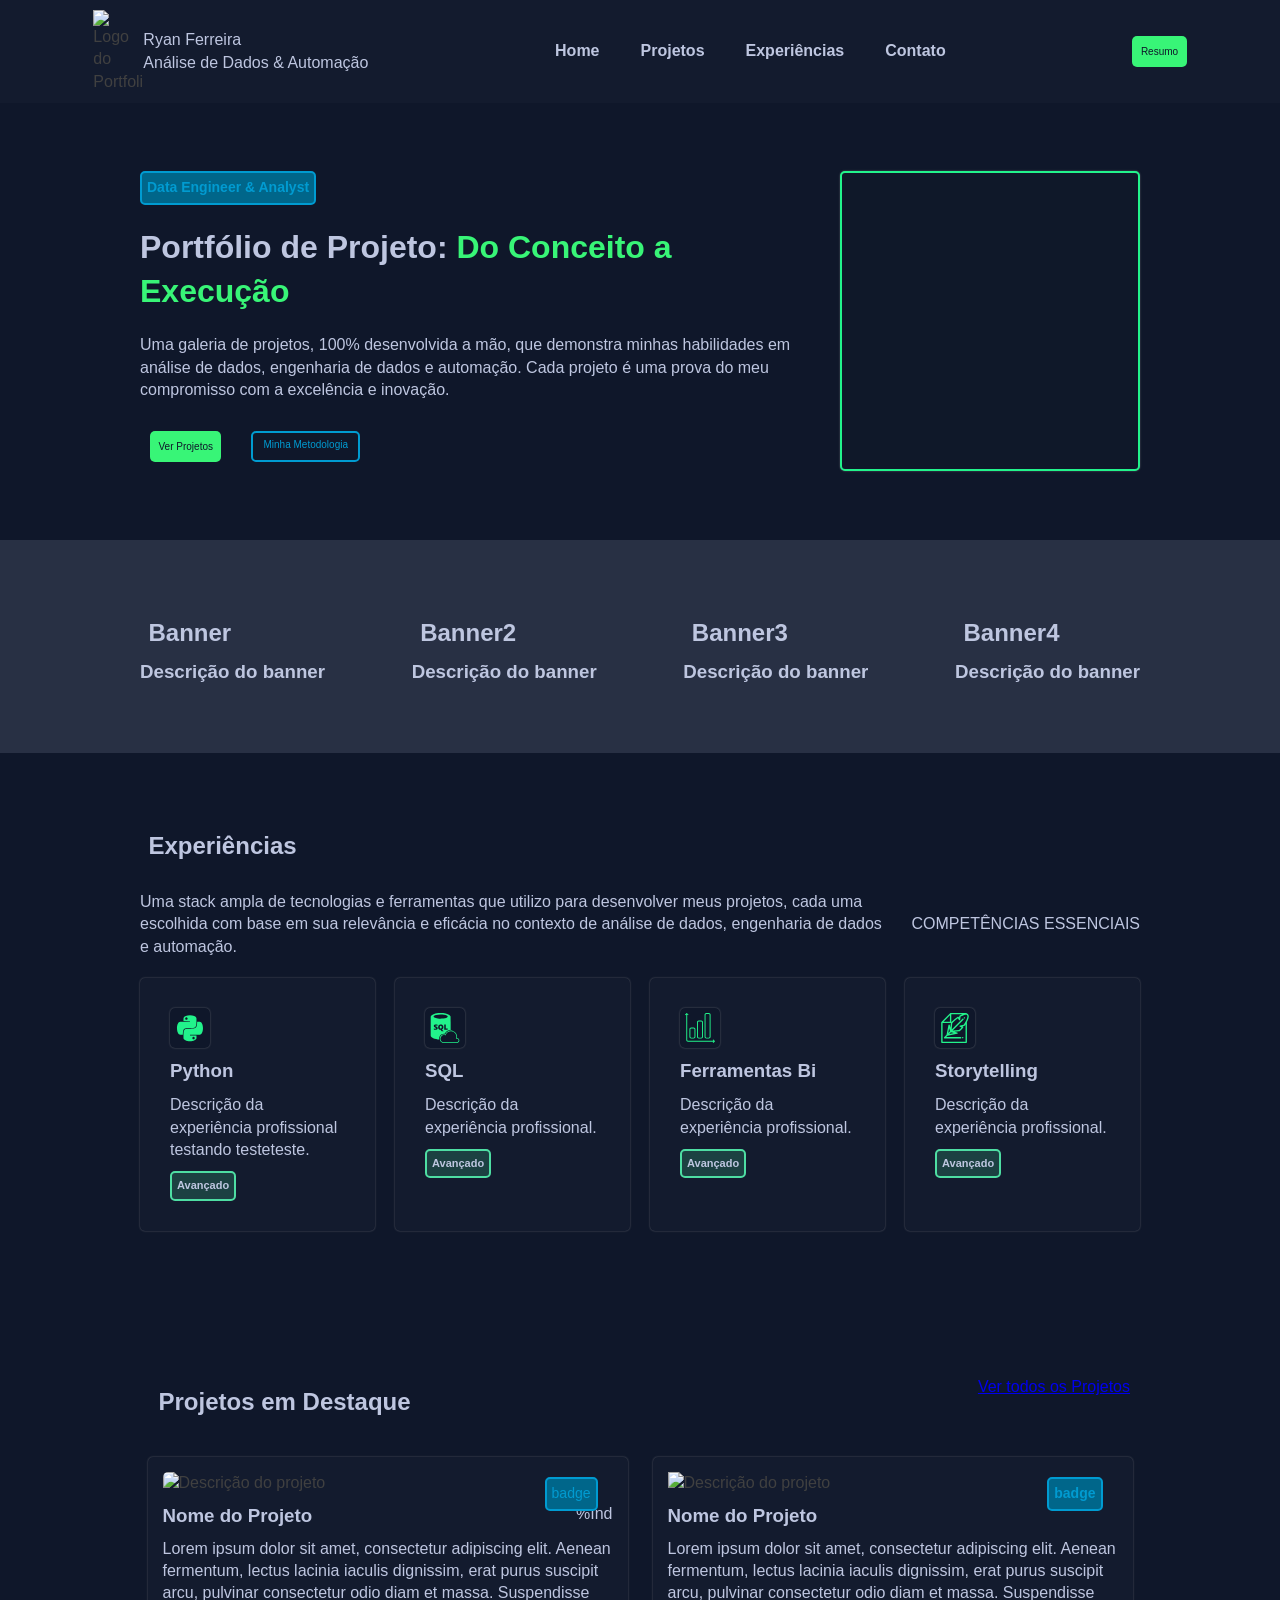
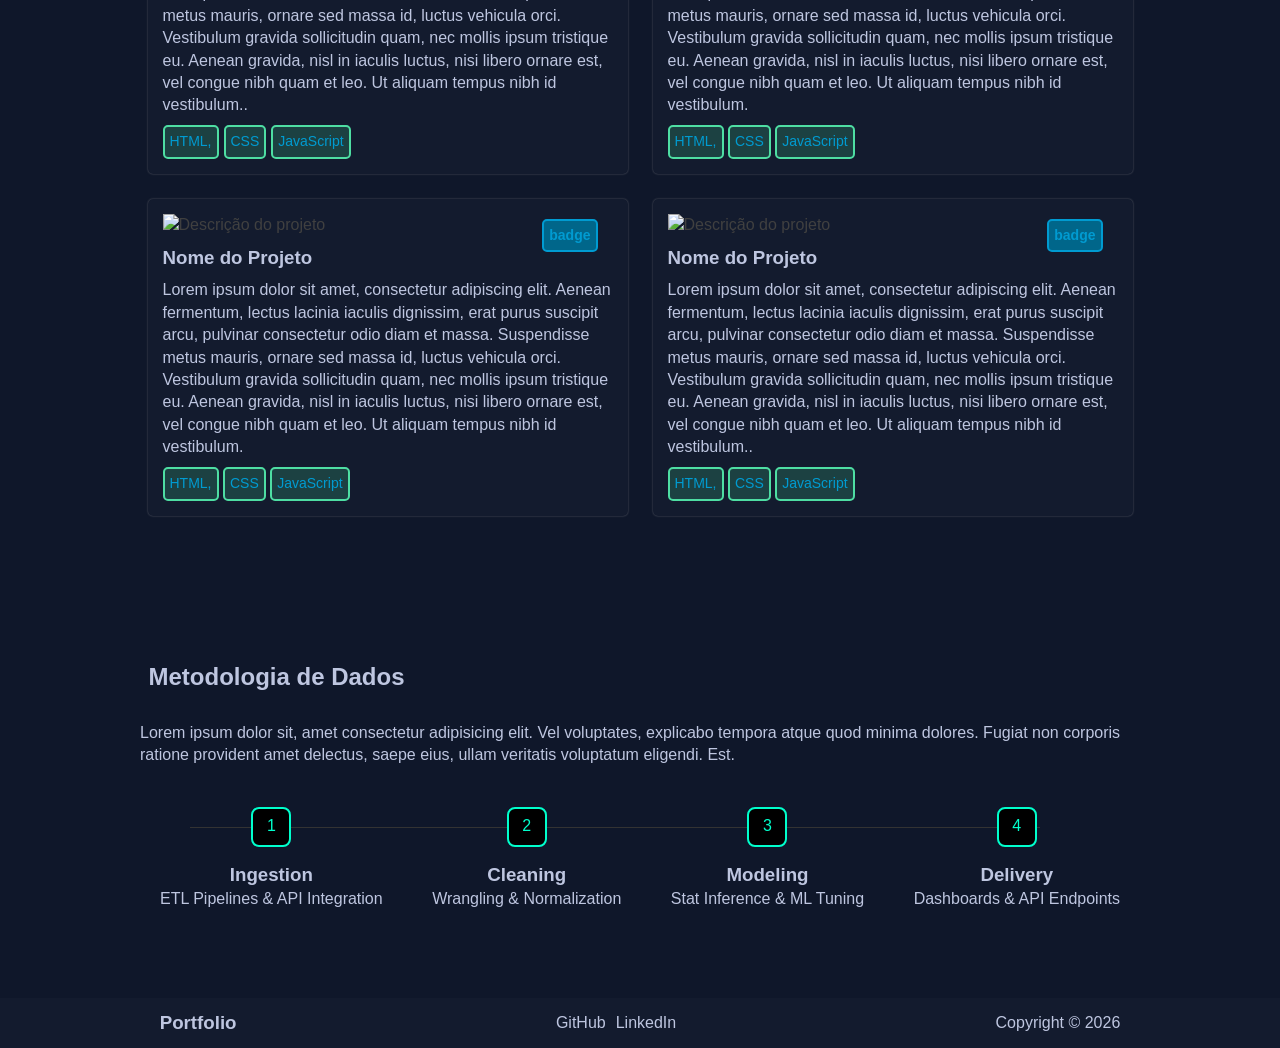
==== commit aa8727b8: "refactor: implementa utilitários flexbox e css nesting" ====
--- a/home.html
+++ b/home.html
@@ -9,14 +9,14 @@
   <body>
     <!-- cabecalho -->
     <header>
-      <nav class="cabecalho">
-        <div class="container-logo">
+      <nav class="cabecalho flex row">
+        <div class="container-logo flex row">
           <img
             src="https://www.svgrepo.com/show/331761/sql-database-sql-azure.svg"
             width="50rem"
             alt="Logo do Portfolio"
           />
-          <div class="container-logo-texto">
+          <div class="container-logo-texto flex column">
             <span>Ryan Ferreira</span>
             <span>Análise de Dados & Automação </span>
           </div>
@@ -37,11 +37,11 @@
     <main>
       <!-- sessão hero -->
       <section class="secao secao-hero">
-        <div class="container container-hero">
-          <div class="box-hero">
-            <h2 class="badge">Data Engineer & Analist</h2>
+        <div class="container container-hero flex row">
+          <div class="box-hero flex column">
+            <h2 class="badge">Data Engineer & Analyst</h2>
             <h1>
-              Portofólio de Projeto:
+              Portfólio de Projeto:
               <span class="realce-h1">Do Conceito a Execução</span>
             </h1>
             <p>
@@ -50,7 +50,7 @@
               automação. Cada projeto é uma prova do meu compromisso com a
               excelência e inovação.
             </p>
-            <div class="box-botoes">
+            <div class="box-botoes flex row">
               <div class="botao"><a href="#projetos">Ver Projetos</a></div>
               <div class="botao metodologia">
                 <a href="#metodologia">Minha Metodologia</a>
@@ -64,7 +64,7 @@
       <!-- sessão banner -->
 
       <section class="secao secao-banner">
-        <div class="container container-banner">
+        <div class="container container-banner flex">
           <div>
             <h2>Banner</h2>
             <h3>Descrição do banner</h3>
@@ -87,9 +87,9 @@
       <!-- sessão experiências -->
 
       <section id="experiencias" class="secao secao-experiencias">
-        <div class="container container-blocos-xp">
+        <div class="container container-blocos-xp flex column">
           <h2>Experiências</h2>
-          <div class="bloco-xp-descricao">
+          <div class="bloco-xp-descricao flex row">
             <p>
               Uma stack ampla de tecnologias e ferramentas que utilizo para
               desenvolver meus projetos, cada uma escolhida com base em sua
@@ -100,9 +100,9 @@
               <p>Competências Essenciais</p>
             </div>
           </div>
-          <div class="bloco-box-xp">
-            <div class="caixa-xp">
-              <div class="caixa-xp-logo">
+          <div class="bloco-box-xp flex">
+            <div class="caixa-xp flex column">
+              <div class="caixa-xp-logo flex">
                 <svg viewBox="0 0 22 22" xmlns="http://www.w3.org/2000/svg">
                   <path
                     d="M10.986 1.693c-2.642 0-4.769 1.064-4.769 2.385v1.88l4.775.019-.02.485h-7.14c-1.32 0-2.383 2.127-2.383 4.77C1.449 13.872 2.512 16 3.833 16H5.74c0-1.202.074-2.112.25-2.815.176-.703.462-1.207.883-1.544.842-.674 2.086-.648 3.875-.648 2.026 0 3.295-.027 4-.55.353-.26.599-.648.765-1.284.166-.637.242-1.514.242-2.697h.477c0 1.203-.074 2.113-.258 2.817-.184.705-.49 1.213-.941 1.547-.905.67-2.259.644-4.285.644-1.789 0-2.929.025-3.577.543-.324.26-.56.65-.719 1.288-.16.638-.235 1.517-.235 2.699v2.384c0 1.321 2.127 2.385 4.77 2.385 2.641 0 4.768-1.064 4.768-2.385v-1.899L11 16.486V16h7.14c1.32 0 2.384-2.127 2.384-4.769 0-2.642-1.064-4.769-2.385-4.769h-2.384V4.078c0-1.321-2.127-2.384-4.769-2.384zm-2.63 1.503h.007a.882.882 0 1 1-.006 0zm5.247 14.306h.006a.882.882 0 1 1-.006 0z"
@@ -113,8 +113,8 @@
               <p>Descrição da experiência profissional testando testeteste.</p>
               <div class="tags tag-xp">Avançado</div>
             </div>
-            <div class="caixa-xp">
-              <div class="caixa-xp-logo">
+            <div class="caixa-xp flex column">
+              <div class="caixa-xp-logo flex">
                 <svg viewBox="-1.61 0 70 70" xmlns="http://www.w3.org/2000/svg">
                   <path
                     d="m -68.256041,544.14439 c -3.2225,-0.64097 -6.0047,-2.84478 -7.3573,-5.82793 -0.595,-1.31236 -0.8482,-2.55217 -0.8438,-4.13316 0.012,-4.5438 2.8692,-8.33798 7.3079,-9.70579 0.8177,-0.25196 1.3573,-0.31847 2.611,-0.32182 0.8692,-0.002 1.8277,0.0437 2.1301,0.10227 l 0.5497,0.10649 0.6765,-1.31365 c 1.3815,-2.68242 3.5345,-4.78981 6.3178,-6.18379 2.2961,-1.15 3.739,-1.48443 6.4043,-1.48443 1.8668,0 2.2999,0.045 3.5043,0.36412 5.2011,1.37813 9.255,5.45998 10.5309,10.60353 0.3195,1.2879 0.4789,4.17568 0.293,5.30849 l -0.1269,0.77355 0.7284,0.163 c 1.8256,0.40854 3.4011,1.68396 4.2066,3.40532 0.7966,1.70226 0.6508,3.90495 -0.3651,5.51414 -0.5185,0.82136 -1.535,1.73424 -2.3832,2.14031 -0.4348,0.20813 -0.8979,0.43475 -1.0292,0.50361 -0.2947,0.15465 -32.3751,0.14085 -33.155,-0.0143 z m 33.351,-1.89876 c 0.9026,-0.44879 1.7953,-1.45217 2.1662,-2.43497 0.7697,-2.03891 -0.2571,-4.40792 -2.3055,-5.31934 -0.5173,-0.23017 -0.9037,-0.28342 -1.9824,-0.27321 -0.737,0.007 -1.3399,-0.0395 -1.3399,-0.10328 0,-0.0638 0.1369,-0.66194 0.3042,-1.32926 0.428,-1.70717 0.4237,-4.42927 -0.01,-6.09178 -0.9556,-3.66584 -3.4332,-6.72357 -6.8221,-8.4192 -1.4892,-0.74512 -2.9056,-1.08594 -4.841,-1.16493 -2.8639,-0.11687 -4.8633,0.33445 -7.0666,1.59507 -2.5693,1.47003 -4.784,4.13385 -5.6425,6.78661 -0.1651,0.51018 -0.3653,0.9268 -0.4449,0.92583 -0.08,-9.6e-4 -0.5467,-0.13408 -1.038,-0.29579 -1.3668,-0.44991 -3.6978,-0.42255 -5.0619,0.0594 -1.3731,0.48513 -2.3616,1.10694 -3.3908,2.13292 -1.5427,1.53788 -2.3996,3.63391 -2.3996,5.86959 0,3.32007 1.8288,6.23059 4.8041,7.64574 1.71,0.81331 1.1183,0.78892 18.4849,0.76186 l 15.941,-0.0248 0.6444,-0.32043 z m -45.9938,-6.42576 c -5.7671,-0.78155 -10.2061,-2.22963 -13.4896,-4.40056 -1.3548,-0.89576 -2.2902,-1.89766 -2.8176,-3.01787 l -0.3929,-0.83466 0.036,-22.59585 0.036,-22.59585 0.3281,-0.61562 c 0.8294,-1.55619 2.4465,-2.88407 5.0211,-4.12288 3.2554,-1.56646 7.0095,-2.54578 12.2408,-3.19328 2.1543,-0.26664 9.47,-0.21948 11.6809,0.0753 8.1415,1.08546 14.4594,3.74551 16.4734,6.93577 0.7936,1.25717 0.7731,0.80148 0.7731,17.22791 l 0,15.08135 -0.4466,0.0692 c -0.2456,0.038 -0.8021,0.10712 -1.2366,0.15352 -4.4834,0.47873 -9.1329,3.57818 -11.5162,7.67699 l -0.488,0.8391 -1.9169,0.0905 c -2.265,0.10697 -3.4191,0.39711 -5.1411,1.29243 -2.9567,1.53725 -5.0699,4.20232 -5.9316,7.48077 -0.238,0.90554 -0.3084,1.56192 -0.3132,2.92023 l -0.01,1.75213 -0.7594,-0.0162 c -0.4176,-0.009 -1.3777,-0.1 -2.1335,-0.20243 z m 11.7239,-20.8271 c -1.0818,-0.91805 -2.0174,-1.7137 -2.0791,-1.7681 -0.062,-0.0544 0.1631,-0.2602 0.4994,-0.45733 0.7458,-0.43708 1.7061,-1.48313 2.1139,-2.30274 0.9965,-2.00287 0.9743,-4.49403 -0.058,-6.47634 -1.135,-2.1802 -3.5103,-3.3239 -6.2014,-2.986 -1.4735,0.18503 -2.3966,0.59832 -3.3701,1.50899 -1.5366,1.4374 -2.0688,2.84774 -1.988,5.26837 0.046,1.37622 0.095,1.62372 0.4886,2.45901 0.8471,1.79787 2.6182,3.14163 4.4225,3.35531 0.6788,0.0804 0.7377,0.1249 2.0865,1.57538 l 1.3881,1.49264 2.3321,0 2.3322,0 -1.9669,-1.66919 z m -5.885,-4.6866 c -0.9451,-0.47951 -1.304,-1.30103 -1.304,-2.98527 0,-1.09589 0.053,-1.41584 0.3224,-1.96387 0.4309,-0.875 1.29,-1.40105 2.1328,-1.30604 0.829,0.0934 1.2599,0.42875 1.6984,1.32149 0.3327,0.67762 0.3808,0.93439 0.3769,2.01347 0,1.33108 -0.2403,2.01354 -0.9098,2.63622 -0.6994,0.65058 -1.42,0.73892 -2.3167,0.284 z m -9.5093,3.18974 c 2.485,-0.57319 3.8348,-2.65434 3.1192,-4.80889 -0.3603,-1.0849 -1.1219,-1.76252 -2.9819,-2.65327 -0.859,-0.41138 -1.6272,-0.83198 -1.7071,-0.93468 -0.3128,-0.40184 -0.3121,-0.66784 0,-1.03351 0.484,-0.56269 1.5858,-0.5896 3.0776,-0.0752 l 1.138,0.39245 -0.039,-1.51877 -0.039,-1.51878 -0.7558,-0.17965 c -1.143,-0.2717 -3.6136,-0.2584 -4.5856,0.0247 -1.949,0.56765 -2.976,1.84152 -2.9696,3.68323 0.01,1.89537 0.8605,2.79385 3.8676,4.06981 1.2722,0.53982 1.4179,1.54865 0.2807,1.94362 -0.5263,0.18278 -0.6761,0.17922 -1.5089,-0.0358 -0.5086,-0.13132 -1.2802,-0.42314 -1.7148,-0.64849 l -0.7902,-0.40974 0,1.64418 0,1.64418 0.7902,0.21996 c 0.4346,0.12098 0.852,0.2415 0.9276,0.26783 0.3141,0.10941 3.3435,0.0524 3.8879,-0.0732 z m 26.5512,-1.4376 0,-1.44294 -2.1988,0 -2.1987,0 0,-4.74107 0,-4.74107 -1.7865,0 -1.7865,0 0,6.18401 0,6.184 3.9853,0 3.9852,0 0,-1.44293 z m -10.5815,-24.74151 c 3.5835,-0.41532 6.5241,-1.16648 8.3827,-2.14132 1.2211,-0.64044 1.5139,-0.87116 1.9833,-1.56285 1.4515,-2.13894 -1.7987,-4.28958 -8.0986,-5.35876 -5.9187,-1.0045 -13.7186,-0.77727 -18.7108,0.54509 -10.3005,2.7285 -6.2399,7.74058 7.0717,8.7287 2.1847,0.16217 7.109,0.0514 9.3717,-0.21086 z"
@@ -126,8 +126,8 @@
               <p>Descrição da experiência profissional.</p>
               <div class="tags tag-xp">Avançado</div>
             </div>
-            <div class="caixa-xp">
-              <div class="caixa-xp-logo">
+            <div class="caixa-xp flex column">
+              <div class="caixa-xp-logo flex">
                 <svg
                   viewBox="0 0 512 512"
                   xmlns="http://www.w3.org/2000/svg"
@@ -153,8 +153,8 @@
               </div>
               <div class="tags tag-xp">Avançado</div>
             </div>
-            <div class="caixa-xp">
-              <div class="caixa-xp-logo">
+            <div class="caixa-xp flex column">
+              <div class="caixa-xp-logo flex">
                 <svg
                   viewBox="0 0 512.001 512.001"
                   xmlns="http://www.w3.org/2000/svg"
@@ -172,7 +172,7 @@
               </div>
               <h3>Storytelling</h3>
               <p>Descrição da experiência profissional.</p>
-              <div class="tags tag-xp">Avanaçado</div>
+              <div class="tags tag-xp">Avançado</div>
             </div>
           </div>
         </div>
@@ -180,14 +180,14 @@
 
       <!-- sessão projetos em destaque: -->
 
-      <section id="projetos" class="secao secao-projetos">
-        <div class="container container-projetos">
-          <div class="projetos-titulo">
+      <section id="projetos" class="secao secao-projetos flex column">
+        <div class="container container-projetos flex column">
+          <div class="projetos-titulo flex row">
             <h2>Projetos em Destaque</h2>
             <a href="caminho/para/projeto.html">Ver todos os Projetos</a>
           </div>
-          <div class="blocos-box-projetos">
-            <div class="box-projetos">
+          <div class="blocos-box-projetos flex">
+            <div class="box-projetos flex column">
               <div class="badge badge-projetos">badge</div>
               <div>
                 <img
@@ -196,7 +196,7 @@
                   alt="Descrição do projeto"
                 />
               </div>
-              <div class="subtitulo-projeto">
+              <div class="subtitulo-projeto flex row">
                 <h3>Nome do Projeto</h3>
                 <p>%Ind</p>
               </div>
@@ -209,13 +209,13 @@
                 gravida, nisl in iaculis luctus, nisi libero ornare est, vel
                 congue nibh quam et leo. Ut aliquam tempus nibh id vestibulum..
               </p>
-              <div class="agrupa-tags">
+              <div class="agrupa-tags flex row">
                 <div class="tags">HTML,</div>
                 <div class="tags">CSS</div>
                 <div class="tags">JavaScript</div>
               </div>
             </div>
-            <div class="box-projetos">
+            <div class="box-projetos flex column">
               <h2 class="badge badge-projetos">badge</h2>
               <img
                 src="https://picsum.photos/500/500"
@@ -237,7 +237,7 @@
                 <div class="tags">JavaScript</div>
               </div>
             </div>
-            <div class="box-projetos">
+            <div class="box-projetos flex column">
               <h2 class="badge badge-projetos">badge</h2>
               <img
                 src="https://picsum.photos/500/500"
@@ -259,7 +259,7 @@
                 <div class="tags">JavaScript</div>
               </div>
             </div>
-            <div class="box-projetos">
+            <div class="box-projetos flex column">
               <h2 class="badge badge-projetos">badge</h2>
               <img
                 src="https://picsum.photos/500/500"
@@ -288,8 +288,8 @@
       <!-- sessão Metodologia -->
 
       <section id="metodologia" class="secao secao-metodologia">
-        <div class="container container-metodologia">
-          <div class="metodologia-titulo">
+        <div class="container flex column">
+          <div class="metodologia-titulo flex column">
             <h2>Metodologia de Dados</h2>
             <p>
               Lorem ipsum dolor sit, amet consectetur adipisicing elit. Vel
@@ -298,27 +298,27 @@
               veritatis voluptatum eligendi. Est.
             </p>
           </div>
-          <div class="metodologia-container">
-            <div class="step">
-              <div class="number">1</div>
+          <div class="metodologia-container flex">
+            <div class="passos flex column">
+              <div class="number flex">1</div>
               <h3>Ingestion</h3>
               <p>ETL Pipelines & API Integration</p>
             </div>
 
-            <div class="passos">
-              <div class="number">2</div>
+            <div class="passos flex column">
+              <div class="number flex">2</div>
               <h3>Cleaning</h3>
               <p>Wrangling & Normalization</p>
             </div>
 
-            <div class="passos">
-              <div class="number">3</div>
+            <div class="passos flex column">
+              <div class="number flex">3</div>
               <h3>Modeling</h3>
               <p>Stat Inference & ML Tuning</p>
             </div>
 
-            <div class="passos">
-              <div class="number">4</div>
+            <div class="passos flex column">
+              <div class="number flex">4</div>
               <h3>Delivery</h3>
               <p>Dashboards & API Endpoints</p>
             </div>
@@ -327,11 +327,11 @@
       </section>
       <!-- sessão rodapé -->
       <footer>
-        <div class="rodape">
+        <div class="rodape flex row">
           <div>
             <h3>Portfolio</h3>
           </div>
-          <div class="redes-sociais">
+          <div class="redes-sociais flex row">
             <a target="_blank" href="https://github.com/RFAnoni">GitHub</a>
             <a
               target="_blank"
--- a/style.css
+++ b/style.css
@@ -16,28 +16,49 @@
   background-color: #0f172a;
 }
 
+.flex {
+  display: flex;
+}
+.flex.row {
+  flex-flow: row;
+}
+.flex.column {
+  flex-flow: column;
+}
+/* cabecalho */
+
 .cabecalho {
   background-color: #131b2e;
-  display: flex;
-  flex-flow: row;
   justify-content: space-around;
   align-items: center;
 }
 
 .container-logo {
-  display: flex;
-  flex-flow: row;
   justify-content: space-between;
   align-items: center;
   padding: 1rem;
 }
 
 .container-logo-texto {
-  display: flex;
-  flex-flow: column;
   justify-content: space-between;
   align-items: flex-start;
   color: #bec6e0;
+}
+
+.botao {
+  background-color: #38f577;
+  align-items: center;
+  padding: 0.85rem;
+  border-radius: 0.5rem;
+  display: inline-block;
+  margin: 1rem;
+  font-size: x-small;
+  cursor: pointer;
+
+  & a {
+    color: #0f172a;
+    text-decoration: none;
+  }
 }
 
 header {
@@ -51,46 +72,31 @@
   justify-content: space-around;
   gap: 2.1rem;
   align-items: center;
-}
-
-nav ul li {
-  list-style: none;
-  padding: 1rem;
-}
-
-.botao {
-  background-color: #38f577;
-  align-items: center;
-  padding: 0.85rem;
-  border-radius: 0.5rem;
-  display: inline-block;
-  margin: 1rem;
-  font-size: x-small;
-  cursor: pointer;
-}
-
-ul li a {
-  text-decoration: none;
-  color: #bec6e0;
-  font-weight: bold;
-  font-size: 1.6rem;
-}
-
-ul li a:hover {
-  color: #38f577;
-  text-decoration: underline;
-  transform: scale(1.1);
-}
-
-ul li a:visited {
-  color: #38f577;
-  text-decoration: underline;
-  transform: scale(1.1);
-}
-
+
+  li {
+    list-style: none;
+    padding: 1rem;
+
+    a {
+      text-decoration: none;
+      color: #bec6e0;
+      font-weight: bold;
+      font-size: 1.6rem;
+      transition: all 0.2s ease;
+
+      &:hover,
+      &:visited {
+        color: #38f577;
+        text-decoration: underline;
+        transform: scale(1.1);
+      }
+    }
+  }
+}
 .container {
   max-width: 100rem;
   margin: 0 auto;
+  gap: 2rem;
 }
 
 /* cabecalho */
@@ -145,15 +151,10 @@
 /* sessao hero */
 
 .container-hero {
-  display: flex;
-  flex-flow: row;
   align-items: flex-start;
-  gap: 2rem;
 }
 
 .box-hero {
-  display: flex;
-  flex-flow: column;
   gap: 2rem;
   align-items: flex-start;
   flex: 1;
@@ -170,8 +171,6 @@
 }
 
 .box-botoes {
-  display: flex;
-  flex-flow: row;
   gap: 1rem;
 }
 .metodologia {
@@ -180,20 +179,16 @@
   border-radius: 0.5rem;
   padding: 0.5rem;
   color: #009bd1;
-}
-
-.botao a {
-  color: #0f172a;
-  text-decoration: none;
-}
-
-.metodologia a {
-  border-radius: 0.5rem;
-  padding: 0.5rem;
-  color: #009bd1;
-  text-decoration: none;
-  cursor: pointer;
-}
+
+  & a {
+    border-radius: 0.5rem;
+    padding: 0.5rem;
+    color: #009bd1;
+    text-decoration: none;
+    cursor: pointer;
+  }
+}
+
 /* sessao banner */
 
 .secao-banner {
@@ -201,61 +196,50 @@
 }
 
 .container-banner {
-  display: flex;
   justify-content: space-between;
 }
 
 /* experiencias xp */
 
-.container-blocos-xp {
-  display: flex;
-  flex-flow: column;
-  gap: 2rem;
-}
 .caixa-xp {
   background-color: #131b2e;
   box-shadow: 0px 0px 2px rgb(169 168 168 / 50%);
   border-radius: 0.5rem;
-  display: flex;
-  flex-flow: column;
   align-items: flex-start;
   gap: 1rem;
   padding: 3rem;
   flex: 1; /* Faz o card crescer junto com os outros irmãos no layout */
+
+  & p {
+    hyphens: auto;
+    -webkit-hyphens: auto;
+    word-break: normal;
+  }
 }
 
 .caixa-xp-logo {
   background-color: #0f172a;
-  display: flex;
   align-items: center;
   justify-content: center;
   padding: 0.5rem;
   box-shadow: 0px 0px 2px rgb(169 168 168 / 50%);
   border-radius: 0.5rem;
-}
-
-.caixa-xp p {
-  hyphens: auto;
-  -webkit-hyphens: auto;
-  word-break: normal;
-}
-
-.caixa-xp-logo svg {
-  width: 3rem;
-  background-color: #0f172a;
-  fill: #22f38b;
-  fill-opacity: 1;
-  stroke-width: 0.476881;
+  svg {
+    width: 3rem;
+    background-color: #0f172a;
+    fill: #22f38b;
+    fill-opacity: 1;
+    stroke-width: 0.476881;
+  }
 }
 
 .tag-xp {
   color: #bec6e0;
   font-size: 1.1rem;
-  font-weight: semi-bold;
+  font-weight: 600;
 }
 
 .bloco-box-xp {
-  display: flex;
   gap: 2rem;
   flex-flow: row wrap; /* Permite quebrar linha em telas menores */
   justify-content: flex-start;
@@ -276,8 +260,6 @@
 }
 
 .bloco-xp-descricao {
-  display: flex;
-  flex-flow: row;
   justify-content: space-between;
   gap: 2rem;
   align-items: center;
@@ -289,27 +271,16 @@
 
 /* sessão projetos*/
 
-.container-projetos {
-  display: flex;
-  flex-flow: column;
-  gap: 2rem;
-}
-
 .projetos-titulo {
-  display: flex;
-  flex-flow: row;
   justify-content: space-between;
   gap: 2rem;
   padding: 1rem;
 }
 
 .agrupa-tags {
-  display: flex;
-  flex-flow: row;
   gap: 0.5rem;
 }
 .blocos-box-projetos {
-  display: flex;
   flex-flow: row wrap;
   justify-content: center;
   gap: 2.5rem;
@@ -320,16 +291,12 @@
   box-shadow: 0px 0px 2px rgb(169 168 168 / 50%);
   padding: 1.5rem;
   border-radius: 0.5rem;
-  display: flex;
-  flex-flow: column;
   width: 48%;
   position: relative;
   gap: 0.85rem;
 }
 
 .secao-projetos {
-  display: flex;
-  flex-flow: column;
   gap: 2rem;
 }
 
@@ -345,14 +312,11 @@
 }
 
 .subtitulo-projeto {
-  display: flex;
-  flex-flow: row;
   justify-content: space-between;
 }
 
 /* sessão workflow */
 .metodologia-container {
-  display: flex; /* Ativa o Flexbox */
   justify-content: space-between; /* Distribui os itens igualmente de ponta a ponta */
   align-items: center; /* Alinha todos verticalmente no centro */
   position: relative;
@@ -363,7 +327,7 @@
 .metodologia-container::before {
   content: "";
   position: absolute;
-  top: 35%; /* Ajuste para ficar exatamente atrás dos quadradinhos com números */
+  top: 28%; /* Ajuste para ficar exatamente atrás dos quadradinhos com números */
   left: 5%;
   right: 10%;
   height: 1px;
@@ -372,8 +336,6 @@
 }
 
 .passos {
-  display: flex;
-  flex-direction: column; /* Faz o número, título e texto ficarem um embaixo do outro */
   align-items: center; /* Centraliza o texto de cada bloco */
   text-align: center;
   z-index: 2; /* Garante que o bloco fique acima da linha conectora */
@@ -385,7 +347,6 @@
   height: 4rem;
   border: 0.2rem solid #00ffcc; /* Borda verde/azul fluorescente */
   border-radius: 0.8rem;
-  display: flex;
   justify-content: center;
   align-items: center;
   background-color: #000;
@@ -393,22 +354,13 @@
   margin-bottom: 15px;
 }
 
-.container-metodologia {
-  display: flex;
-  flex-direction: column;
-  gap: 2rem;
-}
 .metodologia-titulo {
-  display: flex;
-  flex-direction: column;
   gap: 2rem;
 }
 
 /* footer */
 
 .rodape {
-  display: flex;
-  flex-flow: row;
   background-color: #131b2e;
   justify-content: space-around;
   align-items: center;
@@ -416,20 +368,19 @@
 }
 
 .redes-sociais {
-  display: flex;
-  flex-flow: row;
   gap: 1rem;
-}
-
-.redes-sociais a {
-  text-decoration: none;
-}
-.redes-sociais a:link {
-  color: #bec6e0;
-}
-.redes-sociais a:hover,
-.redes-sociais a:visited {
-  color: #38f577;
-  text-decoration: underline;
-  transform: scale(1.05);
-}
+
+  & a {
+    text-decoration: none;
+
+    &:link {
+      color: #bec6e0;
+    }
+    &:visited,
+    &:hover {
+      color: #38f577;
+      text-decoration: underline;
+      transform: scale(1.05);
+    }
+  }
+}
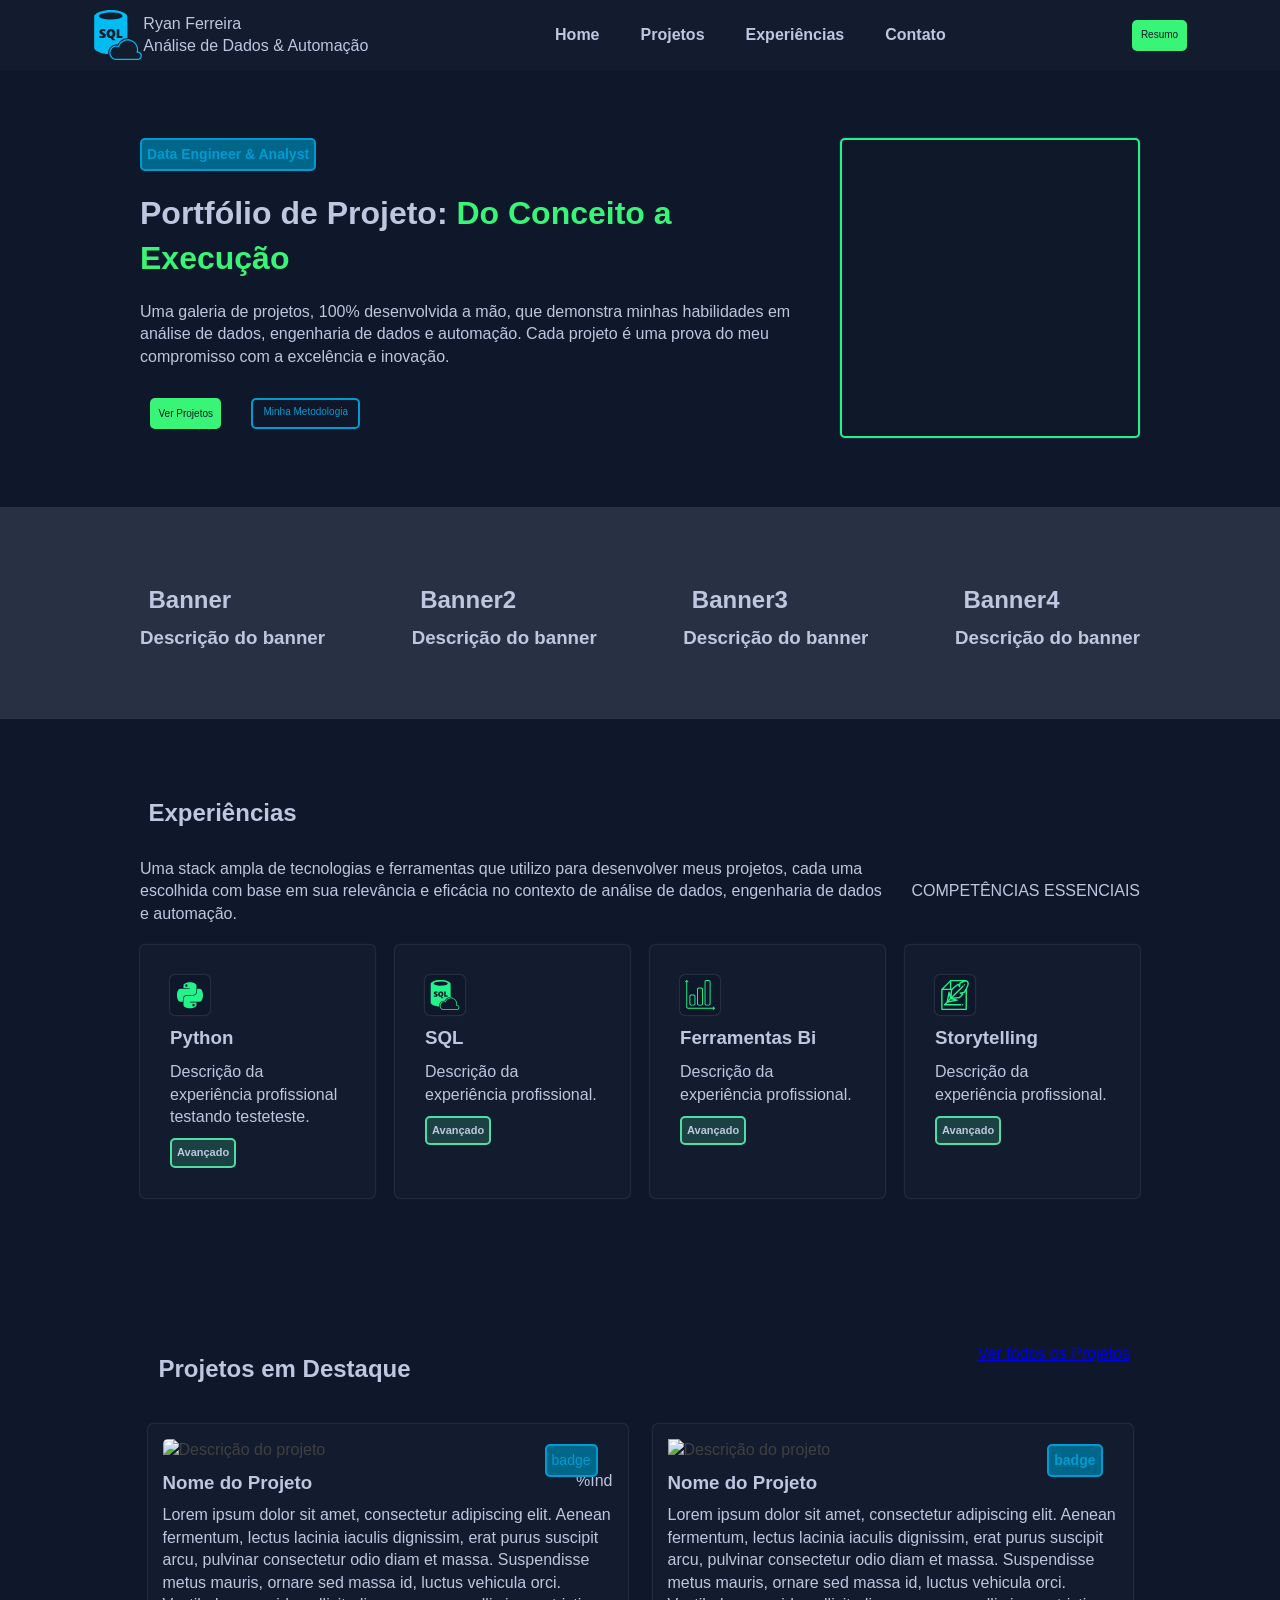
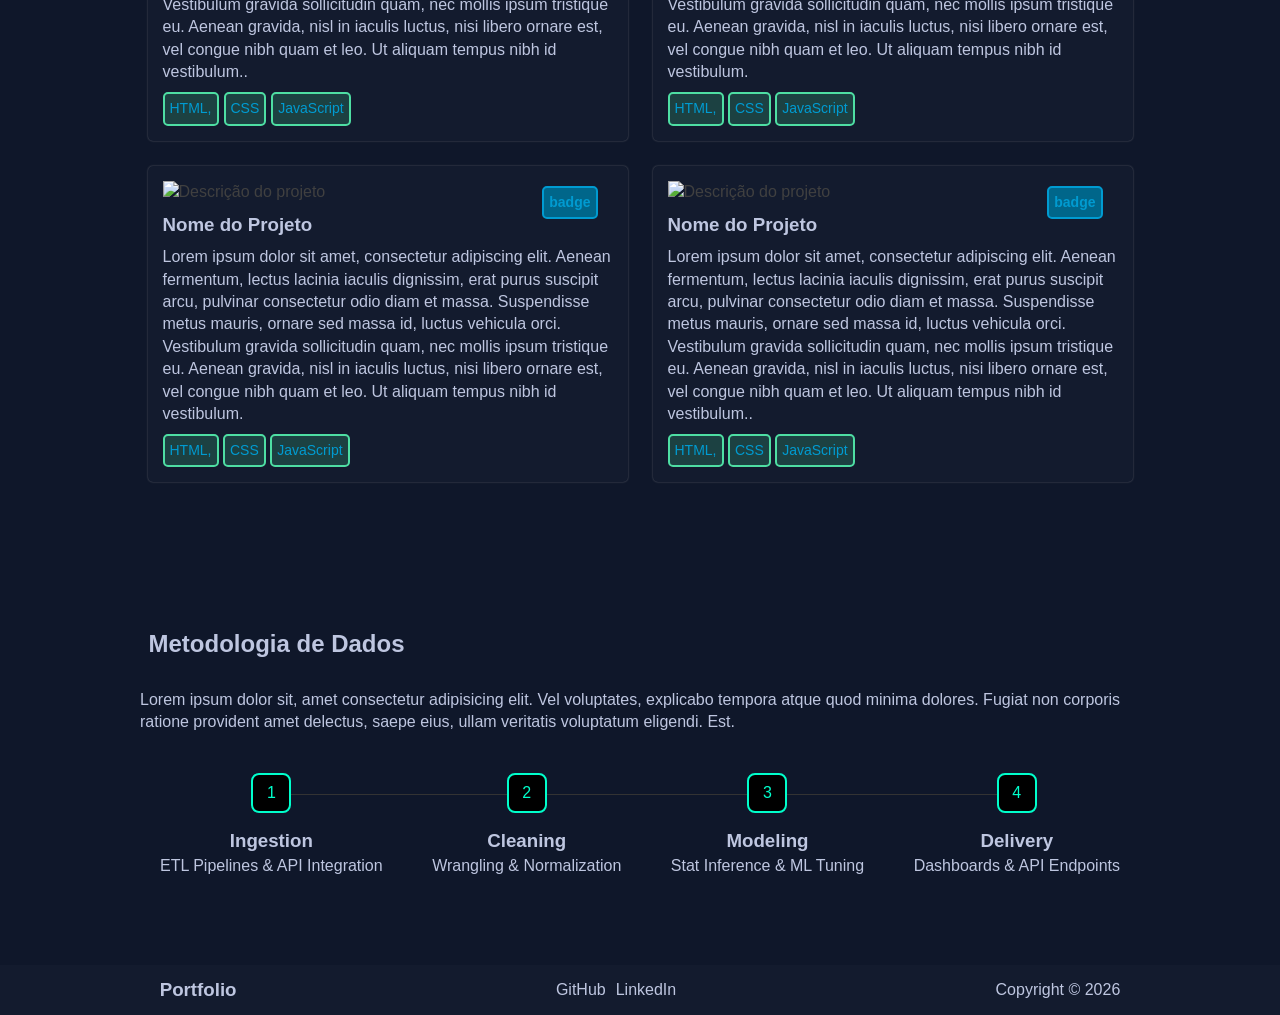
==== commit c9c1c679: "refactor: migra svgs para assets locais e ajusta cores no arquivo" ====
--- a/home.html
+++ b/home.html
@@ -3,7 +3,8 @@
   <head>
     <meta charset="UTF-8" />
     <meta name="viewport" content="width=device-width, initial-scale=1.0" />
-    <title>Document</title>
+    <title>Ryan Ferreira | Portfólio de Dados & Engenharia</title>
+    <link rel="icon" type="image/svg+xml" href="./assets/favicon-rfa.svg" />
     <link rel="stylesheet" href="style.css" />
   </head>
   <body>
@@ -12,7 +13,7 @@
       <nav class="cabecalho flex row">
         <div class="container-logo flex row">
           <img
-            src="https://www.svgrepo.com/show/331761/sql-database-sql-azure.svg"
+            src="./assets/sql-logo.svg"
             width="50rem"
             alt="Logo do Portfolio"
           />
@@ -103,11 +104,7 @@
           <div class="bloco-box-xp flex">
             <div class="caixa-xp flex column">
               <div class="caixa-xp-logo flex">
-                <svg viewBox="0 0 22 22" xmlns="http://www.w3.org/2000/svg">
-                  <path
-                    d="M10.986 1.693c-2.642 0-4.769 1.064-4.769 2.385v1.88l4.775.019-.02.485h-7.14c-1.32 0-2.383 2.127-2.383 4.77C1.449 13.872 2.512 16 3.833 16H5.74c0-1.202.074-2.112.25-2.815.176-.703.462-1.207.883-1.544.842-.674 2.086-.648 3.875-.648 2.026 0 3.295-.027 4-.55.353-.26.599-.648.765-1.284.166-.637.242-1.514.242-2.697h.477c0 1.203-.074 2.113-.258 2.817-.184.705-.49 1.213-.941 1.547-.905.67-2.259.644-4.285.644-1.789 0-2.929.025-3.577.543-.324.26-.56.65-.719 1.288-.16.638-.235 1.517-.235 2.699v2.384c0 1.321 2.127 2.385 4.77 2.385 2.641 0 4.768-1.064 4.768-2.385v-1.899L11 16.486V16h7.14c1.32 0 2.384-2.127 2.384-4.769 0-2.642-1.064-4.769-2.385-4.769h-2.384V4.078c0-1.321-2.127-2.384-4.769-2.384zm-2.63 1.503h.007a.882.882 0 1 1-.006 0zm5.247 14.306h.006a.882.882 0 1 1-.006 0z"
-                  />
-                </svg>
+                <img src="./assets/python.svg" alt="Logo do Python" />
               </div>
               <h3>Python</h3>
               <p>Descrição da experiência profissional testando testeteste.</p>
@@ -115,12 +112,7 @@
             </div>
             <div class="caixa-xp flex column">
               <div class="caixa-xp-logo flex">
-                <svg viewBox="-1.61 0 70 70" xmlns="http://www.w3.org/2000/svg">
-                  <path
-                    d="m -68.256041,544.14439 c -3.2225,-0.64097 -6.0047,-2.84478 -7.3573,-5.82793 -0.595,-1.31236 -0.8482,-2.55217 -0.8438,-4.13316 0.012,-4.5438 2.8692,-8.33798 7.3079,-9.70579 0.8177,-0.25196 1.3573,-0.31847 2.611,-0.32182 0.8692,-0.002 1.8277,0.0437 2.1301,0.10227 l 0.5497,0.10649 0.6765,-1.31365 c 1.3815,-2.68242 3.5345,-4.78981 6.3178,-6.18379 2.2961,-1.15 3.739,-1.48443 6.4043,-1.48443 1.8668,0 2.2999,0.045 3.5043,0.36412 5.2011,1.37813 9.255,5.45998 10.5309,10.60353 0.3195,1.2879 0.4789,4.17568 0.293,5.30849 l -0.1269,0.77355 0.7284,0.163 c 1.8256,0.40854 3.4011,1.68396 4.2066,3.40532 0.7966,1.70226 0.6508,3.90495 -0.3651,5.51414 -0.5185,0.82136 -1.535,1.73424 -2.3832,2.14031 -0.4348,0.20813 -0.8979,0.43475 -1.0292,0.50361 -0.2947,0.15465 -32.3751,0.14085 -33.155,-0.0143 z m 33.351,-1.89876 c 0.9026,-0.44879 1.7953,-1.45217 2.1662,-2.43497 0.7697,-2.03891 -0.2571,-4.40792 -2.3055,-5.31934 -0.5173,-0.23017 -0.9037,-0.28342 -1.9824,-0.27321 -0.737,0.007 -1.3399,-0.0395 -1.3399,-0.10328 0,-0.0638 0.1369,-0.66194 0.3042,-1.32926 0.428,-1.70717 0.4237,-4.42927 -0.01,-6.09178 -0.9556,-3.66584 -3.4332,-6.72357 -6.8221,-8.4192 -1.4892,-0.74512 -2.9056,-1.08594 -4.841,-1.16493 -2.8639,-0.11687 -4.8633,0.33445 -7.0666,1.59507 -2.5693,1.47003 -4.784,4.13385 -5.6425,6.78661 -0.1651,0.51018 -0.3653,0.9268 -0.4449,0.92583 -0.08,-9.6e-4 -0.5467,-0.13408 -1.038,-0.29579 -1.3668,-0.44991 -3.6978,-0.42255 -5.0619,0.0594 -1.3731,0.48513 -2.3616,1.10694 -3.3908,2.13292 -1.5427,1.53788 -2.3996,3.63391 -2.3996,5.86959 0,3.32007 1.8288,6.23059 4.8041,7.64574 1.71,0.81331 1.1183,0.78892 18.4849,0.76186 l 15.941,-0.0248 0.6444,-0.32043 z m -45.9938,-6.42576 c -5.7671,-0.78155 -10.2061,-2.22963 -13.4896,-4.40056 -1.3548,-0.89576 -2.2902,-1.89766 -2.8176,-3.01787 l -0.3929,-0.83466 0.036,-22.59585 0.036,-22.59585 0.3281,-0.61562 c 0.8294,-1.55619 2.4465,-2.88407 5.0211,-4.12288 3.2554,-1.56646 7.0095,-2.54578 12.2408,-3.19328 2.1543,-0.26664 9.47,-0.21948 11.6809,0.0753 8.1415,1.08546 14.4594,3.74551 16.4734,6.93577 0.7936,1.25717 0.7731,0.80148 0.7731,17.22791 l 0,15.08135 -0.4466,0.0692 c -0.2456,0.038 -0.8021,0.10712 -1.2366,0.15352 -4.4834,0.47873 -9.1329,3.57818 -11.5162,7.67699 l -0.488,0.8391 -1.9169,0.0905 c -2.265,0.10697 -3.4191,0.39711 -5.1411,1.29243 -2.9567,1.53725 -5.0699,4.20232 -5.9316,7.48077 -0.238,0.90554 -0.3084,1.56192 -0.3132,2.92023 l -0.01,1.75213 -0.7594,-0.0162 c -0.4176,-0.009 -1.3777,-0.1 -2.1335,-0.20243 z m 11.7239,-20.8271 c -1.0818,-0.91805 -2.0174,-1.7137 -2.0791,-1.7681 -0.062,-0.0544 0.1631,-0.2602 0.4994,-0.45733 0.7458,-0.43708 1.7061,-1.48313 2.1139,-2.30274 0.9965,-2.00287 0.9743,-4.49403 -0.058,-6.47634 -1.135,-2.1802 -3.5103,-3.3239 -6.2014,-2.986 -1.4735,0.18503 -2.3966,0.59832 -3.3701,1.50899 -1.5366,1.4374 -2.0688,2.84774 -1.988,5.26837 0.046,1.37622 0.095,1.62372 0.4886,2.45901 0.8471,1.79787 2.6182,3.14163 4.4225,3.35531 0.6788,0.0804 0.7377,0.1249 2.0865,1.57538 l 1.3881,1.49264 2.3321,0 2.3322,0 -1.9669,-1.66919 z m -5.885,-4.6866 c -0.9451,-0.47951 -1.304,-1.30103 -1.304,-2.98527 0,-1.09589 0.053,-1.41584 0.3224,-1.96387 0.4309,-0.875 1.29,-1.40105 2.1328,-1.30604 0.829,0.0934 1.2599,0.42875 1.6984,1.32149 0.3327,0.67762 0.3808,0.93439 0.3769,2.01347 0,1.33108 -0.2403,2.01354 -0.9098,2.63622 -0.6994,0.65058 -1.42,0.73892 -2.3167,0.284 z m -9.5093,3.18974 c 2.485,-0.57319 3.8348,-2.65434 3.1192,-4.80889 -0.3603,-1.0849 -1.1219,-1.76252 -2.9819,-2.65327 -0.859,-0.41138 -1.6272,-0.83198 -1.7071,-0.93468 -0.3128,-0.40184 -0.3121,-0.66784 0,-1.03351 0.484,-0.56269 1.5858,-0.5896 3.0776,-0.0752 l 1.138,0.39245 -0.039,-1.51877 -0.039,-1.51878 -0.7558,-0.17965 c -1.143,-0.2717 -3.6136,-0.2584 -4.5856,0.0247 -1.949,0.56765 -2.976,1.84152 -2.9696,3.68323 0.01,1.89537 0.8605,2.79385 3.8676,4.06981 1.2722,0.53982 1.4179,1.54865 0.2807,1.94362 -0.5263,0.18278 -0.6761,0.17922 -1.5089,-0.0358 -0.5086,-0.13132 -1.2802,-0.42314 -1.7148,-0.64849 l -0.7902,-0.40974 0,1.64418 0,1.64418 0.7902,0.21996 c 0.4346,0.12098 0.852,0.2415 0.9276,0.26783 0.3141,0.10941 3.3435,0.0524 3.8879,-0.0732 z m 26.5512,-1.4376 0,-1.44294 -2.1988,0 -2.1987,0 0,-4.74107 0,-4.74107 -1.7865,0 -1.7865,0 0,6.18401 0,6.184 3.9853,0 3.9852,0 0,-1.44293 z m -10.5815,-24.74151 c 3.5835,-0.41532 6.5241,-1.16648 8.3827,-2.14132 1.2211,-0.64044 1.5139,-0.87116 1.9833,-1.56285 1.4515,-2.13894 -1.7987,-4.28958 -8.0986,-5.35876 -5.9187,-1.0045 -13.7186,-0.77727 -18.7108,0.54509 -10.3005,2.7285 -6.2399,7.74058 7.0717,8.7287 2.1847,0.16217 7.109,0.0514 9.3717,-0.21086 z"
-                    transform="translate(97.599 -474.268)"
-                  />
-                </svg>
+                <img src="./assets/sql-cloud.svg" alt="Logo do SQL" />
               </div>
               <h3>SQL</h3>
               <p>Descrição da experiência profissional.</p>
@@ -128,24 +120,7 @@
             </div>
             <div class="caixa-xp flex column">
               <div class="caixa-xp-logo flex">
-                <svg
-                  viewBox="0 0 512 512"
-                  xmlns="http://www.w3.org/2000/svg"
-                  fill="#000000"
-                >
-                  <path
-                    d="M363.789,436.548h43.116c16.344,0,29.642-13.297,29.642-29.642V29.642C436.547,13.298,423.249,0,406.905,0h-43.116 c-16.344,0-29.642,13.298-29.642,29.642v377.263C334.147,423.251,347.445,436.548,363.789,436.548z M350.316,29.642 c0-7.43,6.044-13.474,13.474-13.474h43.116c7.43,0,13.474,6.044,13.474,13.474v377.263c0,7.43-6.044,13.474-13.474,13.474 h-43.116c-7.43,0-13.474-6.044-13.474-13.474V29.642z"
-                  />
-                  <path
-                    d="M234.442,436.548h43.116c16.344,0,29.642-13.297,29.642-29.642V158.99c0-16.345-13.298-29.642-29.642-29.642h-43.116 c-16.344,0-29.642,13.297-29.642,29.642v247.916C204.8,423.251,218.098,436.548,234.442,436.548z M220.968,158.99 c0-7.43,6.044-13.474,13.474-13.474h43.116c7.43,0,13.474,6.044,13.474,13.474v247.916c0,7.43-6.044,13.474-13.474,13.474 h-43.116c-7.43,0-13.474-6.044-13.474-13.474V158.99z"
-                  />
-                  <path
-                    d="M509.633,476.642l-21.558-21.558c-3.157-3.157-8.275-3.157-11.433,0c-3.157,3.156-3.157,8.275,0,11.432l7.758,7.758H51.2 c-7.43,0-13.474-6.044-13.474-13.474V27.602l7.758,7.758c3.157,3.157,8.275,3.157,11.433,0c3.157-3.156,3.157-8.275,0-11.432 L35.359,2.369c-3.157-3.157-8.275-3.157-11.433,0L2.368,23.927c-3.157,3.156-3.157,8.275,0,11.432 c3.157,3.157,8.275,3.157,11.433,0l7.757-7.758V460.8c0,16.345,13.298,29.642,29.642,29.642h433.198l-7.758,7.758 c-3.157,3.156-3.157,8.275,0,11.432c1.579,1.579,3.649,2.368,5.717,2.368c2.068,0,4.138-0.79,5.717-2.368l21.558-21.558 C512.79,484.918,512.79,479.799,509.633,476.642z"
-                  />
-                  <path
-                    d="M105.094,436.548h43.116c16.344,0,29.642-13.297,29.642-29.642V277.558c0-16.345-13.298-29.642-29.642-29.642h-43.116 c-16.344,0-29.642,13.298-29.642,29.642v129.347C75.452,423.251,88.75,436.548,105.094,436.548z M91.621,277.558 c0-7.43,6.044-13.474,13.474-13.474h43.116c7.43,0,13.474,6.044,13.474,13.474v129.347c0,7.43-6.044,13.474-13.474,13.474 h-43.116c-7.43,0-13.474-6.044-13.474-13.474V277.558z"
-                  />
-                </svg>
+                <img src="./assets/ferramentas-bi.svg" alt="Logo do Power BI" />
               </div>
               <h3>Ferramentas Bi</h3>
               <div>
@@ -155,20 +130,10 @@
             </div>
             <div class="caixa-xp flex column">
               <div class="caixa-xp-logo flex">
-                <svg
-                  viewBox="0 0 512.001 512.001"
-                  xmlns="http://www.w3.org/2000/svg"
-                >
-                  <path
-                    d="M478.504,20.684c-5.346-5.346-11.841-8.831-19.135-10.832C458.508,4.272,453.699,0,447.883,0H181.161 c-0.131,0-0.259,0.015-0.39,0.02c-0.134,0.005-0.268,0.012-0.401,0.021c-0.489,0.033-0.972,0.087-1.442,0.179 c-0.015,0.003-0.03,0.003-0.045,0.007c-0.514,0.102-1.012,0.246-1.5,0.413c-0.091,0.031-0.18,0.065-0.27,0.099 c-0.458,0.17-0.905,0.363-1.333,0.586c-0.03,0.016-0.062,0.028-0.092,0.044c-0.452,0.241-0.881,0.518-1.294,0.815 c-0.095,0.069-0.19,0.14-0.284,0.212c-0.405,0.31-0.797,0.637-1.158,0.996c-0.006,0.006-0.013,0.01-0.019,0.016L23.988,152.354 c-0.006,0.006-0.012,0.014-0.017,0.02c-0.357,0.36-0.683,0.749-0.991,1.152c-0.074,0.097-0.148,0.193-0.219,0.292 c-0.294,0.411-0.568,0.837-0.808,1.285c-0.021,0.038-0.036,0.078-0.056,0.116c-0.219,0.419-0.406,0.855-0.573,1.302 c-0.036,0.098-0.073,0.195-0.108,0.294c-0.165,0.482-0.307,0.973-0.408,1.48c-0.006,0.029-0.008,0.059-0.014,0.09 c-0.087,0.455-0.141,0.92-0.173,1.393c-0.01,0.143-0.017,0.285-0.022,0.428c-0.003,0.126-0.019,0.249-0.019,0.377v339.782 c0,6.427,5.21,11.636,11.636,11.636h415.667c6.426,0,11.636-5.21,11.636-11.636V154.198l12.657-25.363 c0.071-0.14,0.136-0.28,0.201-0.422C495.489,77.039,497.606,39.786,478.504,20.684z M192.798,23.273L192.798,23.273h186.034 c-10.864,4.56-21.462,9.73-31.319,14.947c-0.605,0.319-1.207,0.638-1.802,0.956c-0.782,0.418-1.562,0.836-2.333,1.253 c-1.325,0.717-2.627,1.429-3.904,2.135c-0.265,0.147-0.528,0.293-0.792,0.44c-1.601,0.889-3.166,1.769-4.681,2.632 c-3.224,1.837-5.379,5.104-5.801,8.791l-2.732,23.936l-5.968-10.004c-1.626-2.725-4.294-4.669-7.388-5.38 c-3.094-0.711-6.343-0.128-8.995,1.616c-35.598,23.388-70.836,51.903-99.223,80.29c-1.672,1.672-3.329,3.361-4.977,5.055 c-0.448,0.461-0.894,0.922-1.341,1.385c-1.424,1.476-2.836,2.954-4.233,4.439c-0.179,0.191-0.364,0.379-0.543,0.57V23.273z M237.102,342.253l-79.886,16.173l28.71-28.709L237.102,342.253z M140.76,341.971l16.173-79.886l12.536,51.176L140.76,341.971z M169.525,39.729v109.217H60.308L169.525,39.729z M436.249,488.727h-0.002H43.852V172.218h137.309 c0.388,0,0.769-0.021,1.147-0.058c0.126-0.013,0.248-0.036,0.374-0.052c0.249-0.033,0.499-0.065,0.742-0.114 c0.145-0.029,0.287-0.068,0.431-0.102c0.218-0.051,0.435-0.102,0.648-0.166c0.149-0.044,0.294-0.098,0.442-0.149 c0.143-0.049,0.291-0.091,0.431-0.145l-6.591,82.043l-11.628-47.469c-1.296-5.291-6.116-8.962-11.537-8.866 c-5.447,0.111-10.089,3.985-11.17,9.325l-32.955,162.774c-0.149,0.734-0.202,1.472-0.209,2.207l-41.766,41.766 c-2.292,2.292-3.425,5.303-3.404,8.307c0,0.027-0.003,0.051-0.003,0.078c0,6.427,5.21,11.636,11.636,11.636h275.916 c6.426,0,11.636-5.21,11.636-11.636c0-6.427-5.211-11.636-11.636-11.636h-247.98l22.04-22.039c0.74-0.006,1.485-0.078,2.226-0.227 l162.773-32.955c5.34-1.081,9.215-5.723,9.325-11.17s-3.574-10.241-8.866-11.537l-47.468-11.628l85.786-6.892 c2.58-0.207,5.018-1.268,6.926-3.016c1.331-1.218,2.664-2.453,3.995-3.699c3.992-3.739,7.973-7.592,11.881-11.498 c8.844-8.844,17.654-18.285,26.334-28.217c5.208-5.959,10.37-12.095,15.466-18.385c2.325-2.871,3.149-6.673,2.22-10.249 s-3.498-6.497-6.926-7.874l-8.012-3.217l30.945-7.112c2.083-0.479,3.98-1.519,5.495-2.988c0.505-0.49,0.967-1.027,1.38-1.608 c1.586-2.23,3.145-4.46,4.691-6.69c0.43-0.621,0.855-1.242,1.282-1.863c1.164-1.693,2.316-3.384,3.455-5.076 c0.413-0.614,0.83-1.229,1.24-1.842c1.478-2.212,2.943-4.422,4.378-6.629V488.727z M451.248,118.654l-13.652,27.357 c-0.186,0.342-0.384,0.687-0.571,1.03c-0.987,1.797-1.981,3.597-3.002,5.403c-0.513,0.906-1.047,1.819-1.57,2.728 c-0.72,1.254-1.43,2.507-2.168,3.764c-0.769,1.313-1.564,2.632-2.351,3.949c-0.516,0.862-1.017,1.722-1.541,2.587 c-0.927,1.533-1.882,3.071-2.832,4.608c-0.406,0.656-0.799,1.309-1.209,1.967c-1.091,1.747-2.207,3.499-3.329,5.25 c-0.287,0.45-0.565,0.898-0.855,1.349c-1.073,1.666-2.171,3.336-3.27,5.006c-0.356,0.541-0.702,1.081-1.06,1.623 c-1.091,1.648-2.209,3.297-3.326,4.947c-0.382,0.564-0.752,1.126-1.137,1.691c-1.509,2.214-3.042,4.43-4.595,6.646l-62.77,14.428 c-4.956,1.139-8.598,5.364-8.994,10.434c-0.396,5.069,2.546,9.809,7.265,11.705l27.62,11.093 c-9.88,11.586-19.952,22.519-30.058,32.624c-4.016,4.017-8.114,7.972-12.217,11.795l-109.407,8.789L400.414,115.23 c4.544-4.544,4.544-11.912,0-16.456c-4.545-4.544-11.911-4.544-16.457,0L199.763,282.967l8.789-109.406 c1.505-1.616,3.044-3.227,4.586-4.835c2.375-2.479,4.774-4.947,7.209-7.382c24.619-24.619,54.632-49.36,85.453-70.516 l17.327,29.042c2.078,3.483,5.772,5.574,9.704,5.672c0.906,0.022,1.826-0.061,2.74-0.258c4.879-1.051,8.546-5.097,9.111-10.056 l5.964-52.246c0.095-0.052,0.19-0.104,0.285-0.156c1.388-0.767,2.767-1.517,4.14-2.259c0.528-0.285,1.054-0.565,1.581-0.847 c0.967-0.517,1.929-1.025,2.888-1.528c0.574-0.301,1.149-0.603,1.72-0.9c1.043-0.541,2.077-1.069,3.11-1.594 c0.905-0.46,1.806-0.912,2.703-1.359c0.784-0.391,1.567-0.781,2.346-1.162c0.808-0.396,1.61-0.783,2.411-1.169 c0.512-0.247,1.023-0.491,1.532-0.733c0.913-0.434,1.827-0.868,2.732-1.289c0.09-0.042,0.178-0.081,0.268-0.123 c29.148-13.538,53.96-20.215,70.476-18.68c0.412,0.038,0.823,0.054,1.232,0.049c6.021,0.756,10.764,2.7,13.976,5.914 C473.2,48.292,469.162,78.756,451.248,118.654z"
-                  />
-                  <path
-                    d="M427.694,80.617c-0.148-0.733-0.369-1.466-0.66-2.176c-0.291-0.698-0.653-1.373-1.071-2.001 c-0.419-0.64-0.908-1.233-1.443-1.769c-0.535-0.535-1.13-1.024-1.77-1.455c-0.628-0.419-1.303-0.78-2.012-1.071 c-0.699-0.291-1.431-0.512-2.176-0.663c-3.782-0.756-7.796,0.489-10.497,3.188c-2.175,2.164-3.409,5.155-3.409,8.227 c0,0.756,0.071,1.524,0.221,2.269c0.15,0.745,0.371,1.478,0.662,2.176c0.291,0.71,0.653,1.385,1.071,2.013 c0.431,0.64,0.919,1.233,1.455,1.769c2.164,2.164,5.156,3.409,8.227,3.409c0.756,0,1.526-0.081,2.269-0.233 c0.745-0.14,1.478-0.372,2.176-0.663c0.709-0.291,1.384-0.652,2.012-1.07c0.64-0.419,1.235-0.908,1.77-1.443 c0.535-0.535,1.024-1.129,1.443-1.769c0.418-0.628,0.78-1.303,1.071-2.013c0.291-0.698,0.511-1.431,0.662-2.176 c0.151-0.745,0.233-1.513,0.233-2.269S427.845,81.373,427.694,80.617z"
-                  />
-                  <path
-                    d="M399.165,419.328c-0.151-0.745-0.372-1.478-0.663-2.188c-0.291-0.698-0.652-1.373-1.071-2.001 c-0.419-0.64-0.908-1.233-1.443-1.769c-0.535-0.535-1.139-1.024-1.769-1.443c-0.64-0.419-1.315-0.78-2.013-1.071 c-0.698-0.291-1.43-0.524-2.176-0.663c-1.501-0.303-3.048-0.303-4.549,0c-0.746,0.14-1.479,0.372-2.176,0.663 c-0.699,0.291-1.374,0.652-2.013,1.071c-0.628,0.419-1.233,0.908-1.769,1.443c-0.535,0.535-1.024,1.129-1.443,1.769 c-0.419,0.628-0.78,1.303-1.071,2.001c-0.291,0.71-0.512,1.443-0.663,2.188c-0.151,0.745-0.233,1.513-0.233,2.269 s0.081,1.524,0.233,2.269c0.151,0.745,0.372,1.478,0.663,2.176c0.291,0.71,0.652,1.385,1.071,2.013 c0.419,0.64,0.908,1.233,1.443,1.769s1.139,1.024,1.769,1.443c0.64,0.419,1.315,0.78,2.013,1.071 c0.698,0.291,1.43,0.524,2.176,0.675c0.755,0.151,1.513,0.221,2.281,0.221c0.755,0,1.524-0.07,2.268-0.221 c0.746-0.151,1.479-0.384,2.176-0.675c0.699-0.291,1.374-0.652,2.013-1.071c0.628-0.419,1.233-0.908,1.769-1.443 s1.024-1.129,1.443-1.769c0.419-0.628,0.78-1.303,1.071-2.013c0.291-0.698,0.512-1.431,0.663-2.176 c0.151-0.745,0.233-1.513,0.233-2.269C399.398,420.841,399.316,420.073,399.165,419.328z"
-                  />
-                </svg>
+                <img
+                  src="./assets/storytelling-svg.svg"
+                  alt="Logo do Storytelling"
+                />
               </div>
               <h3>Storytelling</h3>
               <p>Descrição da experiência profissional.</p>
--- a/style.css
+++ b/style.css
@@ -224,11 +224,9 @@
   padding: 0.5rem;
   box-shadow: 0px 0px 2px rgb(169 168 168 / 50%);
   border-radius: 0.5rem;
-  svg {
+  img {
     width: 3rem;
     background-color: #0f172a;
-    fill: #22f38b;
-    fill-opacity: 1;
     stroke-width: 0.476881;
   }
 }
@@ -328,8 +326,8 @@
   content: "";
   position: absolute;
   top: 28%; /* Ajuste para ficar exatamente atrás dos quadradinhos com números */
-  left: 5%;
-  right: 10%;
+  left: 12%;
+  right: 12%;
   height: 1px;
   background-color: #333; /* Cor da linha */
   z-index: 1; /* Garante que a linha fique atrás dos números */
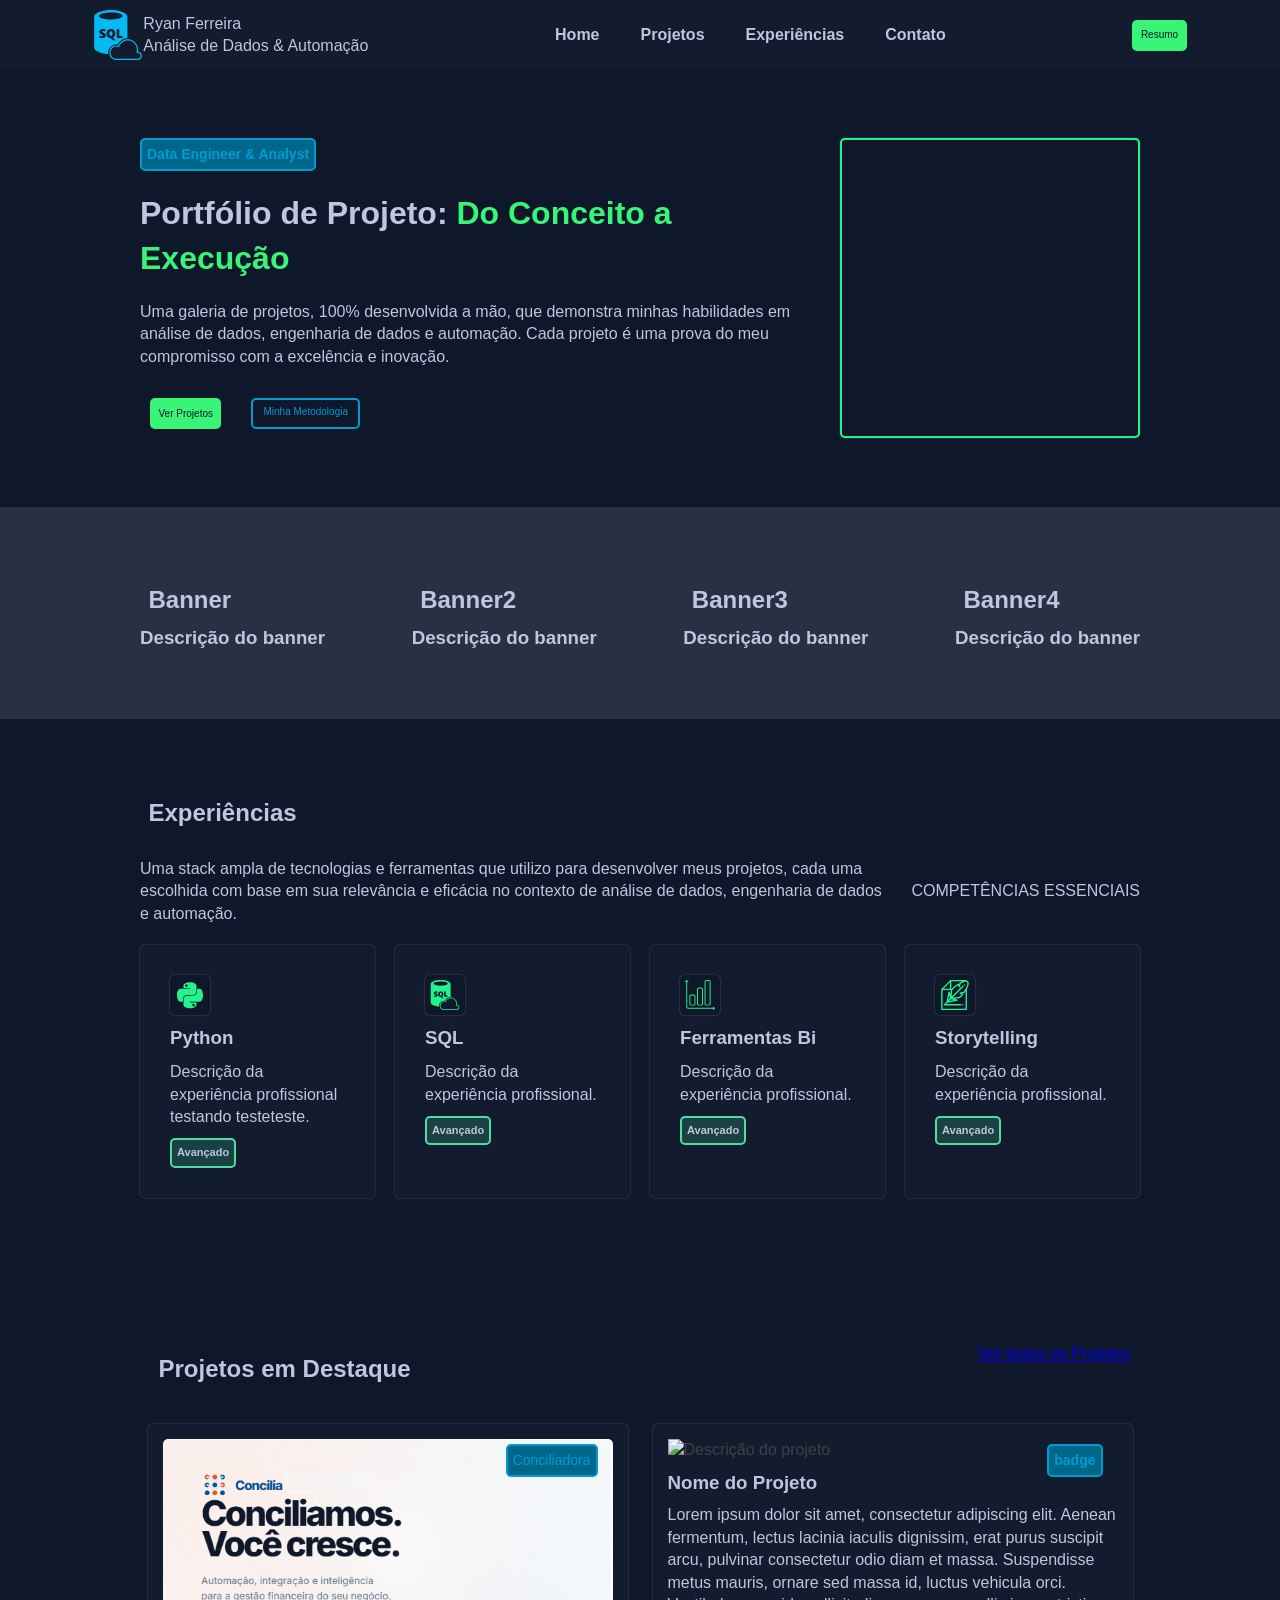
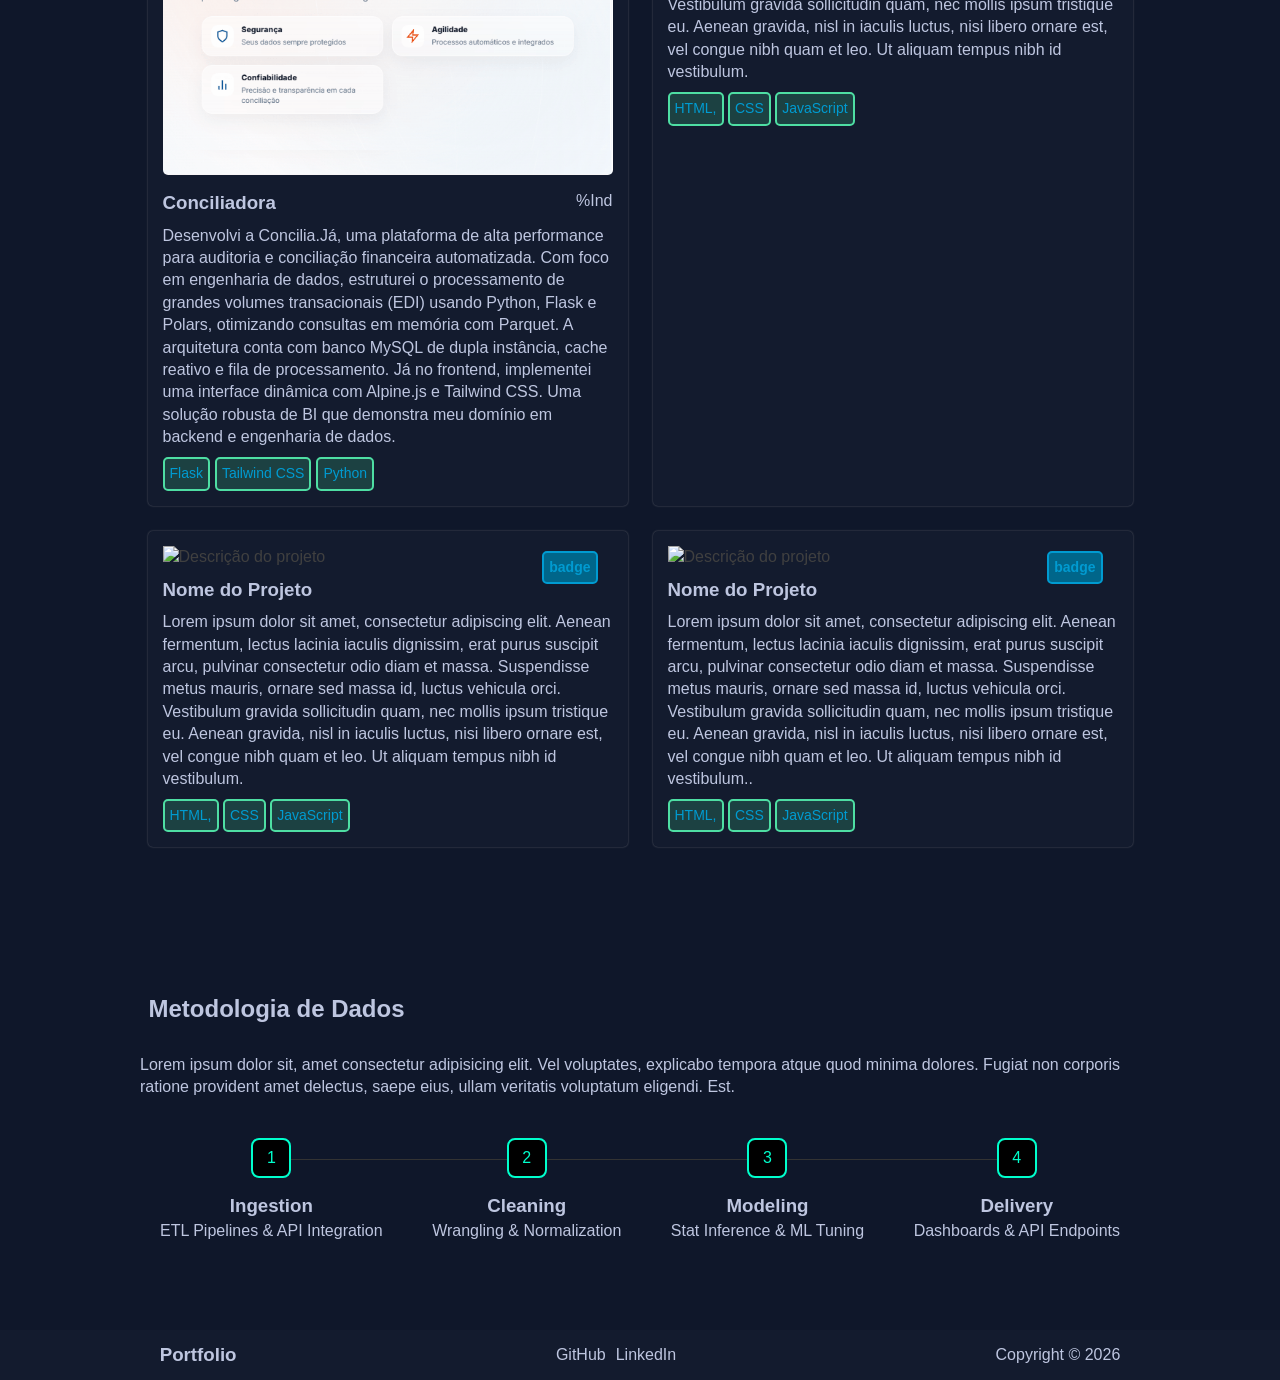
==== commit 753047f8: "feat: adiciona projeto "Conciliadora" com descrição e imagem" ====
--- a/home.html
+++ b/home.html
@@ -153,37 +153,39 @@
           </div>
           <div class="blocos-box-projetos flex">
             <div class="box-projetos flex column">
-              <div class="badge badge-projetos">badge</div>
+              <div class="badge badge-projetos">Conciliadora</div>
               <div>
                 <img
                   class="projeto-img"
-                  src="https://picsum.photos/500/500"
+                  src="/assets/projetos/ConciliaCapa.png"
                   alt="Descrição do projeto"
                 />
               </div>
               <div class="subtitulo-projeto flex row">
-                <h3>Nome do Projeto</h3>
+                <h3>Conciliadora</h3>
                 <p>%Ind</p>
               </div>
               <p>
-                Lorem ipsum dolor sit amet, consectetur adipiscing elit. Aenean
-                fermentum, lectus lacinia iaculis dignissim, erat purus suscipit
-                arcu, pulvinar consectetur odio diam et massa. Suspendisse metus
-                mauris, ornare sed massa id, luctus vehicula orci. Vestibulum
-                gravida sollicitudin quam, nec mollis ipsum tristique eu. Aenean
-                gravida, nisl in iaculis luctus, nisi libero ornare est, vel
-                congue nibh quam et leo. Ut aliquam tempus nibh id vestibulum..
+                Desenvolvi a Concilia.Já, uma plataforma de alta performance
+                para auditoria e conciliação financeira automatizada. Com foco
+                em engenharia de dados, estruturei o processamento de grandes
+                volumes transacionais (EDI) usando Python, Flask e Polars,
+                otimizando consultas em memória com Parquet. A arquitetura conta
+                com banco MySQL de dupla instância, cache reativo e fila de
+                processamento. Já no frontend, implementei uma interface
+                dinâmica com Alpine.js e Tailwind CSS. Uma solução robusta de BI
+                que demonstra meu domínio em backend e engenharia de dados.
               </p>
               <div class="agrupa-tags flex row">
-                <div class="tags">HTML,</div>
-                <div class="tags">CSS</div>
-                <div class="tags">JavaScript</div>
+                <div class="tags">Flask</div>
+                <div class="tags">Tailwind CSS</div>
+                <div class="tags">Python</div>
               </div>
             </div>
             <div class="box-projetos flex column">
               <h2 class="badge badge-projetos">badge</h2>
               <img
-                src="https://picsum.photos/500/500"
+                src="https://picsum.photos/450/336"
                 alt="Descrição do projeto"
               />
               <h3>Nome do Projeto</h3>
@@ -205,7 +207,7 @@
             <div class="box-projetos flex column">
               <h2 class="badge badge-projetos">badge</h2>
               <img
-                src="https://picsum.photos/500/500"
+                src="https://picsum.photos/450/336"
                 alt="Descrição do projeto"
               />
               <h3>Nome do Projeto</h3>
@@ -227,7 +229,7 @@
             <div class="box-projetos flex column">
               <h2 class="badge badge-projetos">badge</h2>
               <img
-                src="https://picsum.photos/500/500"
+                src="https://picsum.photos/450/336"
                 alt="Descrição do projeto"
               />
               <h3>Nome do Projeto</h3>
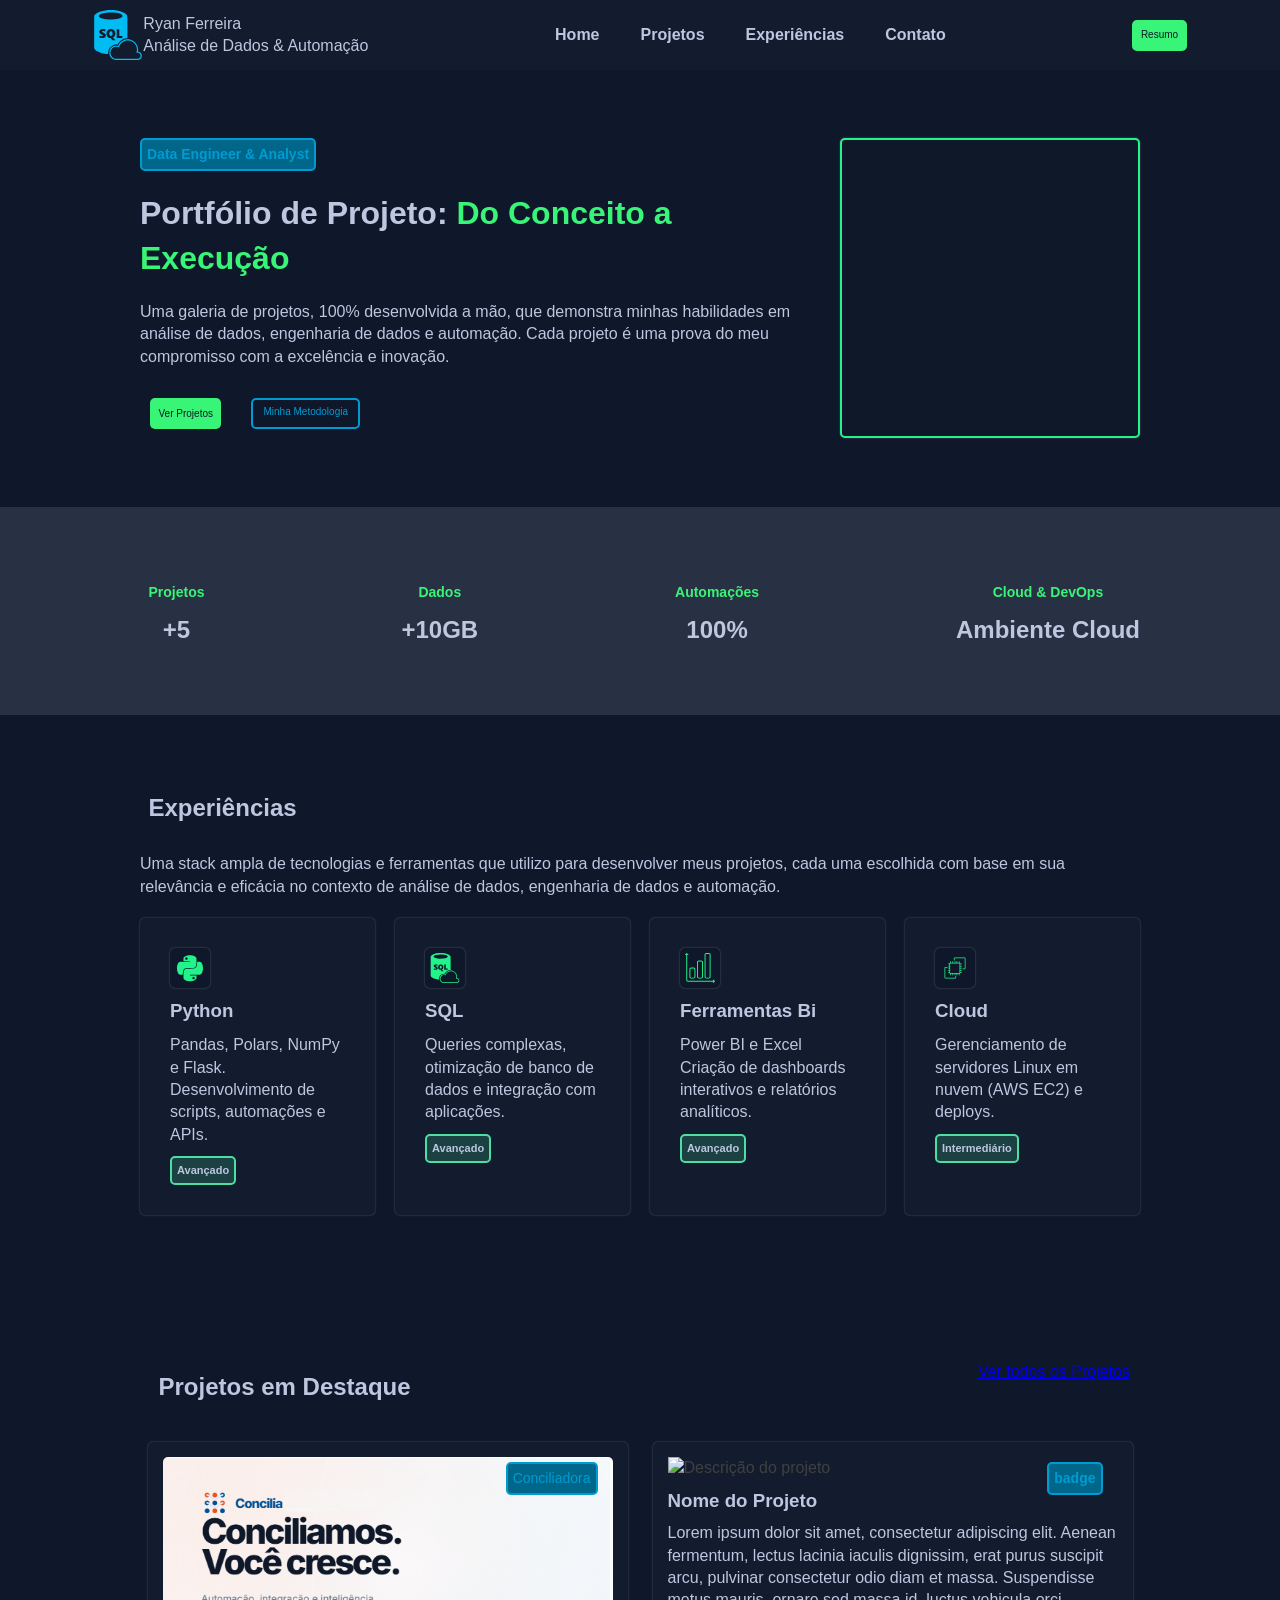
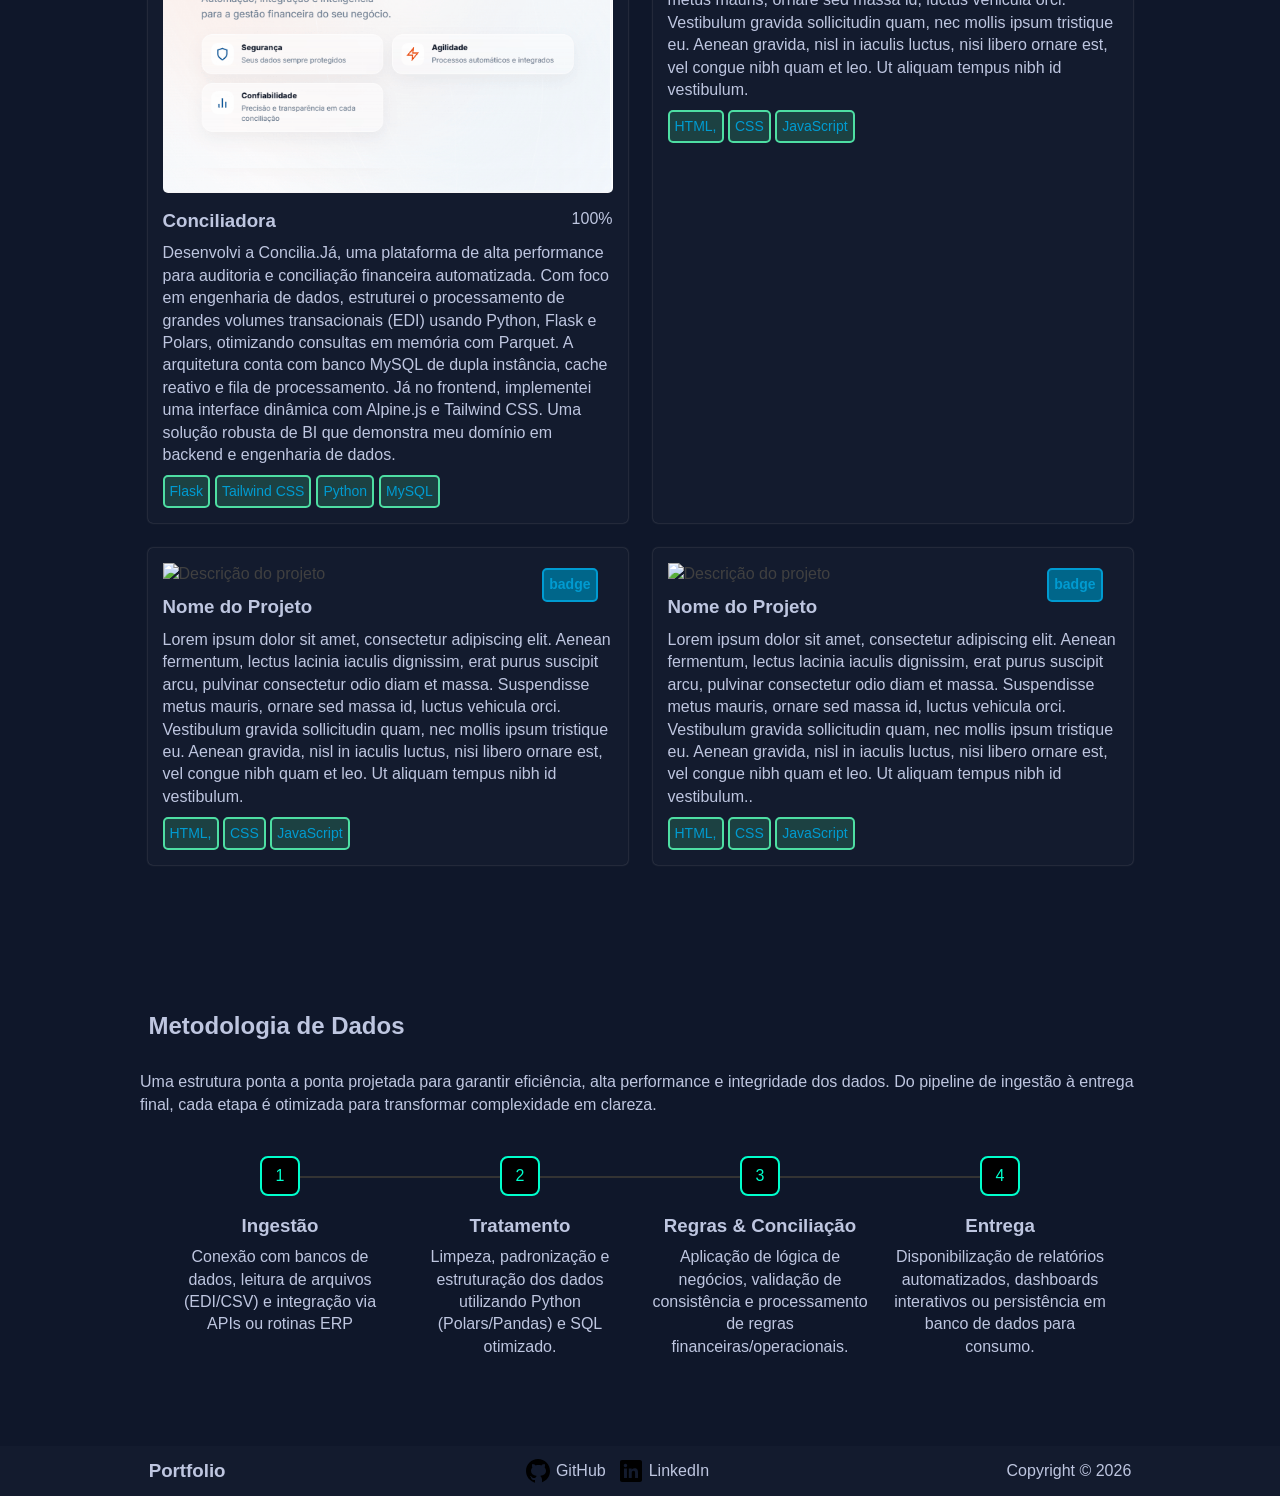
==== commit 4c696bb0: "refactor: Ajustes nos Campos com Lorem Ipslum  e  fix: Ajuste na sessão de metodologia" ====
--- a/home.html
+++ b/home.html
@@ -66,21 +66,21 @@
 
       <section class="secao secao-banner">
         <div class="container container-banner flex">
-          <div>
-            <h2>Banner</h2>
-            <h3>Descrição do banner</h3>
-          </div>
-          <div>
-            <h2>Banner2</h2>
-            <h3>Descrição do banner</h3>
-          </div>
-          <div>
-            <h2>Banner3</h2>
-            <h3>Descrição do banner</h3>
-          </div>
-          <div>
-            <h2>Banner4</h2>
-            <h3>Descrição do banner</h3>
+          <div class="banner-alinha flex column">
+            <h2>Projetos</h2>
+            <h3>+5</h3>
+          </div>
+          <div class="banner-alinha flex column">
+            <h2>Dados</h2>
+            <h3>+10GB</h3>
+          </div>
+          <div class="banner-alinha flex column">
+            <h2>Automações</h2>
+            <h3>100%</h3>
+          </div>
+          <div class="banner-alinha flex column">
+            <h2>Cloud & DevOps</h2>
+            <h3>Ambiente Cloud</h3>
           </div>
         </div>
       </section>
@@ -97,9 +97,9 @@
               relevância e eficácia no contexto de análise de dados, engenharia
               de dados e automação.
             </p>
-            <div class="remove-quebra">
+            <!-- <div class="remove-quebra">
               <p>Competências Essenciais</p>
-            </div>
+            </div> -->
           </div>
           <div class="bloco-box-xp flex">
             <div class="caixa-xp flex column">
@@ -107,7 +107,10 @@
                 <img src="./assets/python.svg" alt="Logo do Python" />
               </div>
               <h3>Python</h3>
-              <p>Descrição da experiência profissional testando testeteste.</p>
+              <p>
+                Pandas, Polars, NumPy e Flask. Desenvolvimento de scripts,
+                automações e APIs.
+              </p>
               <div class="tags tag-xp">Avançado</div>
             </div>
             <div class="caixa-xp flex column">
@@ -115,7 +118,10 @@
                 <img src="./assets/sql-cloud.svg" alt="Logo do SQL" />
               </div>
               <h3>SQL</h3>
-              <p>Descrição da experiência profissional.</p>
+              <p>
+                Queries complexas, otimização de banco de dados e integração com
+                aplicações.
+              </p>
               <div class="tags tag-xp">Avançado</div>
             </div>
             <div class="caixa-xp flex column">
@@ -124,20 +130,22 @@
               </div>
               <h3>Ferramentas Bi</h3>
               <div>
-                <p class="teste">Descrição da experiência profissional.</p>
+                <p class="teste">
+                  Power BI e Excel Criação de dashboards interativos e
+                  relatórios analíticos.
+                </p>
               </div>
               <div class="tags tag-xp">Avançado</div>
             </div>
             <div class="caixa-xp flex column">
               <div class="caixa-xp-logo flex">
-                <img
-                  src="./assets/storytelling-svg.svg"
-                  alt="Logo do Storytelling"
-                />
-              </div>
-              <h3>Storytelling</h3>
-              <p>Descrição da experiência profissional.</p>
-              <div class="tags tag-xp">Avançado</div>
+                <img src="./assets/amazon-ec2.svg" alt="Logo do Amazon EC2" />
+              </div>
+              <h3>Cloud</h3>
+              <p>
+                Gerenciamento de servidores Linux em nuvem (AWS EC2) e deploys.
+              </p>
+              <div class="tags tag-xp">Intermediário</div>
             </div>
           </div>
         </div>
@@ -163,7 +171,7 @@
               </div>
               <div class="subtitulo-projeto flex row">
                 <h3>Conciliadora</h3>
-                <p>%Ind</p>
+                <p>100%</p>
               </div>
               <p>
                 Desenvolvi a Concilia.Já, uma plataforma de alta performance
@@ -180,6 +188,7 @@
                 <div class="tags">Flask</div>
                 <div class="tags">Tailwind CSS</div>
                 <div class="tags">Python</div>
+                <div class="tags">MySQL</div>
               </div>
             </div>
             <div class="box-projetos flex column">
@@ -259,35 +268,47 @@
           <div class="metodologia-titulo flex column">
             <h2>Metodologia de Dados</h2>
             <p>
-              Lorem ipsum dolor sit, amet consectetur adipisicing elit. Vel
-              voluptates, explicabo tempora atque quod minima dolores. Fugiat
-              non corporis ratione provident amet delectus, saepe eius, ullam
-              veritatis voluptatum eligendi. Est.
+              Uma estrutura ponta a ponta projetada para garantir eficiência,
+              alta performance e integridade dos dados. Do pipeline de ingestão
+              à entrega final, cada etapa é otimizada para transformar
+              complexidade em clareza.
             </p>
           </div>
           <div class="metodologia-container flex">
             <div class="passos flex column">
               <div class="number flex">1</div>
-              <h3>Ingestion</h3>
-              <p>ETL Pipelines & API Integration</p>
+              <h3>Ingestão</h3>
+              <p>
+                Conexão com bancos de dados, leitura de arquivos (EDI/CSV) e
+                integração via APIs ou rotinas ERP
+              </p>
             </div>
 
             <div class="passos flex column">
               <div class="number flex">2</div>
-              <h3>Cleaning</h3>
-              <p>Wrangling & Normalization</p>
+              <h3>Tratamento</h3>
+              <p>
+                Limpeza, padronização e estruturação dos dados utilizando Python
+                (Polars/Pandas) e SQL otimizado.
+              </p>
             </div>
 
             <div class="passos flex column">
               <div class="number flex">3</div>
-              <h3>Modeling</h3>
-              <p>Stat Inference & ML Tuning</p>
+              <h3>Regras & Conciliação</h3>
+              <p>
+                Aplicação de lógica de negócios, validação de consistência e
+                processamento de regras financeiras/operacionais.
+              </p>
             </div>
 
             <div class="passos flex column">
               <div class="number flex">4</div>
-              <h3>Delivery</h3>
-              <p>Dashboards & API Endpoints</p>
+              <h3>Entrega</h3>
+              <p>
+                Disponibilização de relatórios automatizados, dashboards
+                interativos ou persistência em banco de dados para consumo.
+              </p>
             </div>
           </div>
         </div>
@@ -299,12 +320,18 @@
             <h3>Portfolio</h3>
           </div>
           <div class="redes-sociais flex row">
-            <a target="_blank" href="https://github.com/RFAnoni">GitHub</a>
-            <a
-              target="_blank"
-              href="https://www.linkedin.com/in/ryan-victor-ferreira/"
-              >LinkedIn</a
-            >
+            <div class="img-redesociais flex">
+              <img src="/assets/github.svg" alt="Icone Github" />
+              <a target="_blank" href="https://github.com/RFAnoni">GitHub</a>
+            </div>
+            <div class="img-redesociais flex">
+              <img src="/assets/linkedin.svg" alt="Icone LinkedIn" />
+              <a
+                target="_blank"
+                href="https://www.linkedin.com/in/ryan-victor-ferreira/"
+                >LinkedIn</a
+              >
+            </div>
           </div>
 
           <div>
--- a/style.css
+++ b/style.css
@@ -197,6 +197,19 @@
 
 .container-banner {
   justify-content: space-between;
+
+  .banner-alinha {
+    gap: 0.2rem;
+    align-items: center;
+  }
+  & h2 {
+    color: #38f577;
+    font-size: 1.4rem;
+  }
+  & h3 {
+    color: #bec6e0;
+    font-size: 2.4rem;
+  }
 }
 
 /* experiencias xp */
@@ -316,27 +329,45 @@
 /* sessão workflow */
 .metodologia-container {
   justify-content: space-between; /* Distribui os itens igualmente de ponta a ponta */
-  align-items: center; /* Alinha todos verticalmente no centro */
+  align-items: flex-start; /* Alinha todos verticalmente no centro */
   position: relative;
   padding: 2rem;
-}
-
-/* Opcional: Para fazer a linha fina conectando os passos atrás deles */
-.metodologia-container::before {
-  content: "";
-  position: absolute;
-  top: 28%; /* Ajuste para ficar exatamente atrás dos quadradinhos com números */
-  left: 12%;
-  right: 12%;
-  height: 1px;
-  background-color: #333; /* Cor da linha */
-  z-index: 1; /* Garante que a linha fique atrás dos números */
 }
 
 .passos {
   align-items: center; /* Centraliza o texto de cada bloco */
   text-align: center;
   z-index: 2; /* Garante que o bloco fique acima da linha conectora */
+  flex: 1 1 0; /* Força todos os elementos a dividirem o espaço igualmente */
+  padding: 0 10px;
+  width: 0;
+  position: relative;
+
+  & h3 {
+    min-height: 3rem; /* Ajuste se necessário para cobrir 2 linhas */
+    display: flex;
+    align-items: center;
+    justify-content: center;
+    margin-bottom: 0.5rem;
+  }
+
+  &:not(:last-child)::before {
+    content: "";
+    position: absolute;
+
+    /* Posiciona no centro vertical exato do .number (2rem metade do número) */
+    top: 2rem;
+
+    /* Começa no centro deste número e vai até o centro do próximo */
+    left: 50%;
+    width: 100%;
+
+    height: 2px;
+    background-color: #333;
+
+    /* Coloca a linha atrás da caixinha .number */
+    z-index: -1;
+  }
 }
 
 /* Estilização básica dos quadradinhos com números */
@@ -357,7 +388,10 @@
 }
 
 /* footer */
-
+.img-redesociais {
+  gap: 0.3rem;
+  align-items: center;
+}
 .rodape {
   background-color: #131b2e;
   justify-content: space-around;
